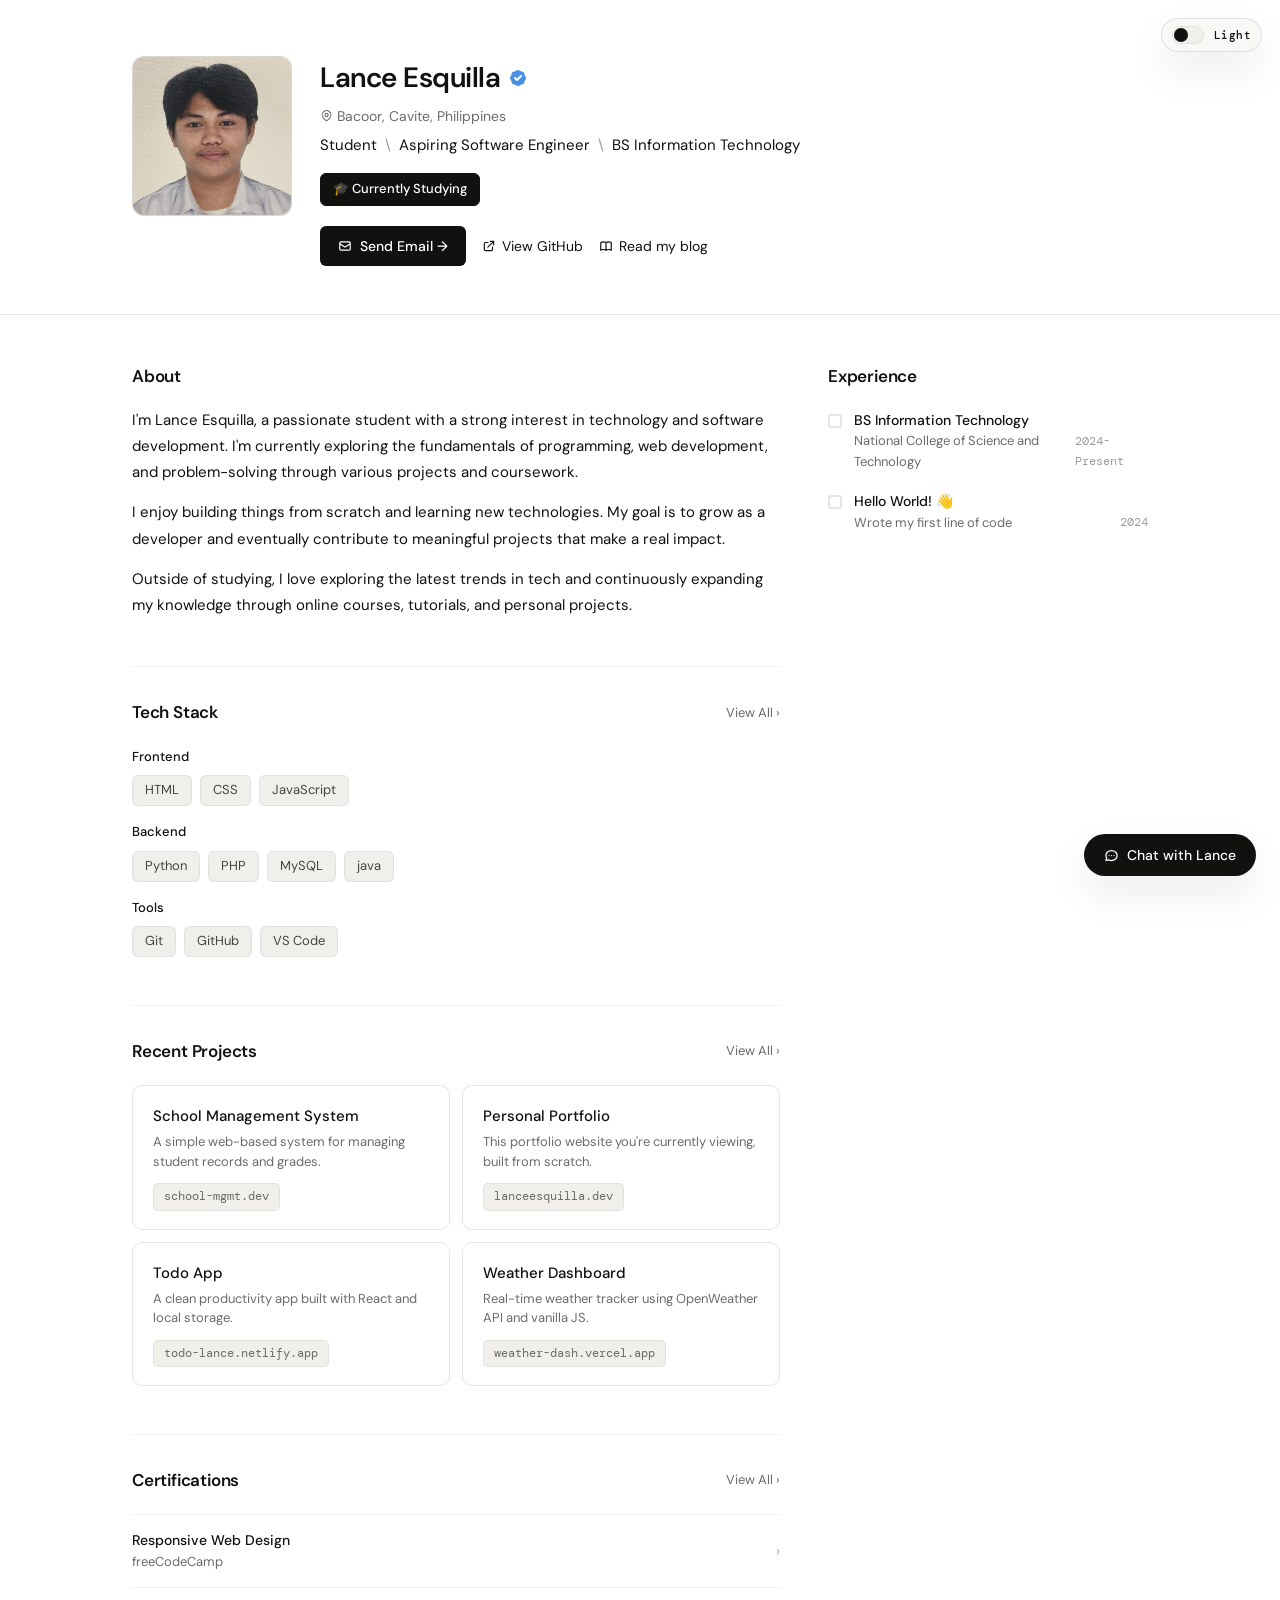
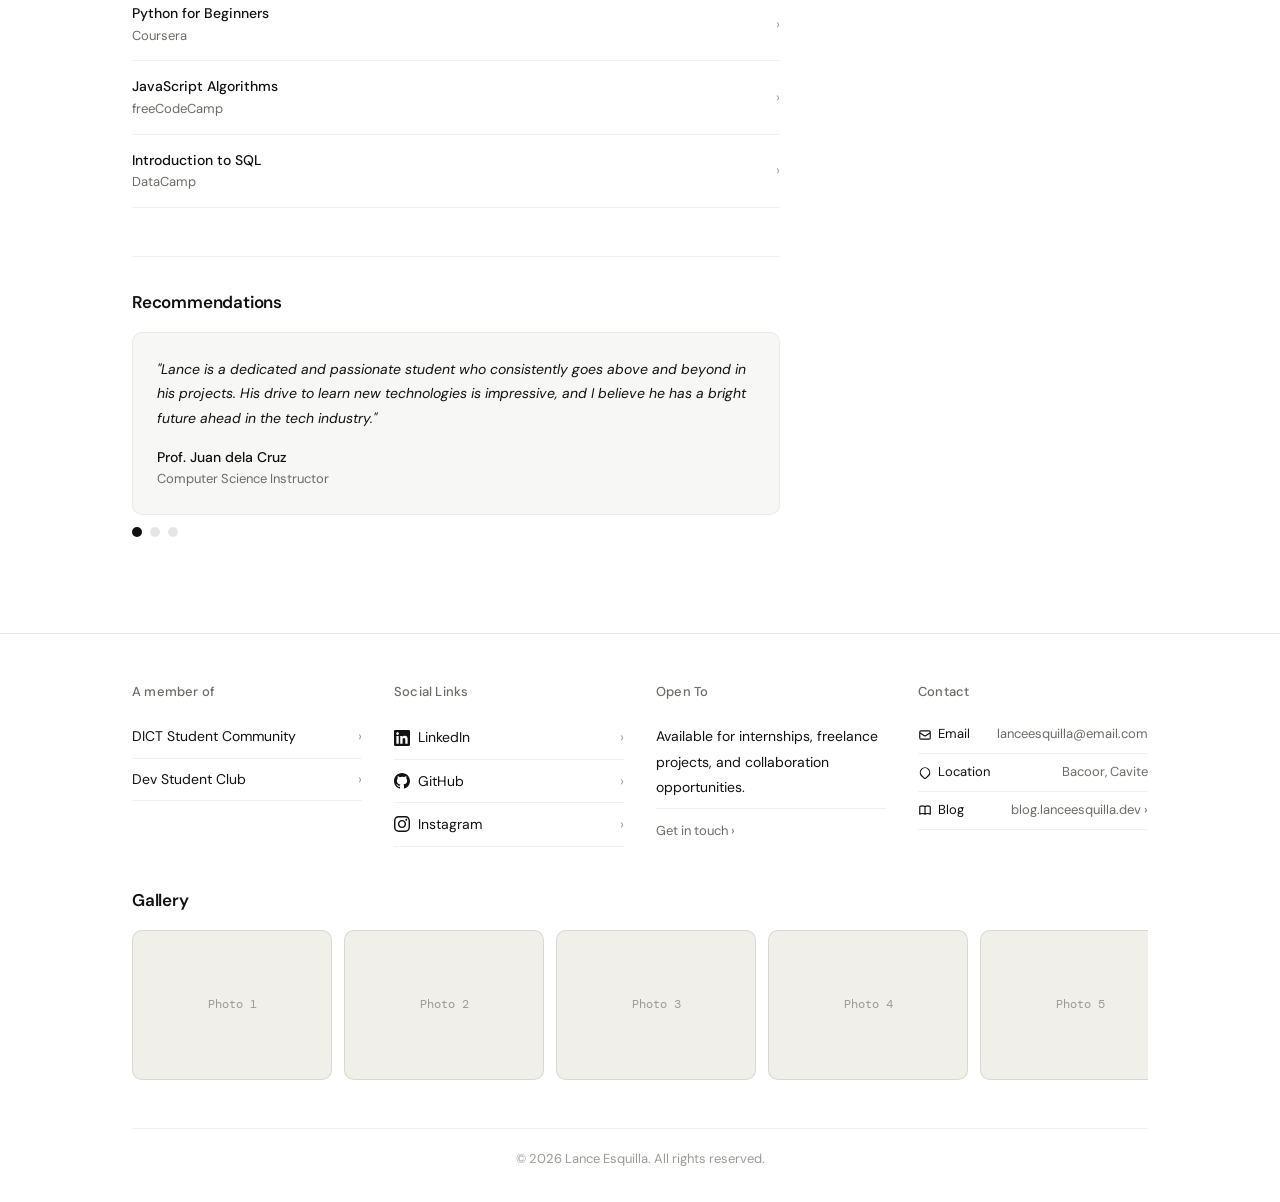
==== index.html @ 85e6c607 "Initial commit: Portfolio website" ====
<!doctype html>
<html lang="en">
  <head>
    <meta charset="UTF-8" />
    <meta name="viewport" content="width=device-width, initial-scale=1.0" />
    <title>Lance Esquilla - Student</title>
    <link rel="preconnect" href="https://fonts.googleapis.com" />
    <link
      href="https://fonts.googleapis.com/css2?family=DM+Sans:ital,opsz,wght@0,9..40,300;0,9..40,400;0,9..40,500;0,9..40,600;1,9..40,400&family=DM+Mono:wght@400;500&display=swap"
      rel="stylesheet"
    />
    <link rel="stylesheet" href="style.css" />
    <script src="theme.js"></script>
  </head>
  <body>
    <button
      class="theme-toggle"
      type="button"
      data-theme-toggle
      aria-pressed="false"
      aria-label="Switch theme"
    >
      <span class="theme-toggle-track" aria-hidden="true">
        <span class="theme-toggle-thumb"></span>
      </span>
      <span class="theme-toggle-label" data-theme-label>Light</span>
    </button>
    <!-- HERO -->
    <section class="hero">
      <div class="container">
        <div class="hero-inner">
          <div class="avatar-wrap">
        <img id="profileImg" src="img/img-1.jpeg" style="width:100%;height:100%;object-fit:cover;" />
        <span class="avatar-placeholder"></span>
      </div>
          <div class="hero-info">
            <div class="hero-top">
              <div class="hero-name">
                Lance Esquilla
                <svg class="verified" viewBox="0 0 20 20" fill="#4a90e2">
                  <path
                    fill-rule="evenodd"
                    d="M6.267 3.455a3.066 3.066 0 001.745-.723 3.066 3.066 0 013.976 0 3.066 3.066 0 001.745.723 3.066 3.066 0 012.812 2.812c.051.643.304 1.254.723 1.745a3.066 3.066 0 010 3.976 3.066 3.066 0 00-.723 1.745 3.066 3.066 0 01-2.812 2.812 3.066 3.066 0 00-1.745.723 3.066 3.066 0 01-3.976 0 3.066 3.066 0 00-1.745-.723 3.066 3.066 0 01-2.812-2.812 3.066 3.066 0 00-.723-1.745 3.066 3.066 0 010-3.976 3.066 3.066 0 00.723-1.745 3.066 3.066 0 012.812-2.812zm7.44 5.252a1 1 0 00-1.414-1.414L9 10.586 7.707 9.293a1 1 0 00-1.414 1.414l2 2a1 1 0 001.414 0l4-4z"
                    clip-rule="evenodd"
                  />
                </svg>
              </div>
            </div>
            <div class="hero-location">
              <svg
                width="13"
                height="13"
                fill="none"
                stroke="currentColor"
                stroke-width="2"
                viewBox="0 0 24 24"
              >
                <path
                  stroke-linecap="round"
                  stroke-linejoin="round"
                  d="M17.657 16.657L13.414 20.9a1.998 1.998 0 01-2.827 0l-4.244-4.243a8 8 0 1111.314 0z"
                />
                <path
                  stroke-linecap="round"
                  stroke-linejoin="round"
                  d="M15 11a3 3 0 11-6 0 3 3 0 016 0z"
                />
              </svg>
              Bacoor, Cavite, Philippines
            </div>
            <div class="hero-title">
              Student <span class="title-sep">\</span> Aspiring Software
              Engineer <span class="title-sep">\</span> BS Information
              Technology
            </div>
            <div class="badge-row">
              <div class="badge badge-accent">🎓 Currently Studying</div>
            </div>
            <div class="hero-actions">
              <a href="mailto:lanceesquilla@gmail.com" class="btn-primary">
                <svg
                  width="14"
                  height="14"
                  fill="none"
                  stroke="currentColor"
                  stroke-width="2"
                  viewBox="0 0 24 24"
                >
                  <path
                    stroke-linecap="round"
                    stroke-linejoin="round"
                    d="M3 8l7.89 5.26a2 2 0 002.22 0L21 8M5 19h14a2 2 0 002-2V7a2 2 0 00-2-2H5a2 2 0 00-2 2v10a2 2 0 002 2z"
                  />
                </svg>
                Send Email →
              </a>
              <a href="https://github.com/AdobadoDev" class="btn-ghost">
                <svg
                  width="14"
                  height="14"
                  fill="none"
                  stroke="currentColor"
                  stroke-width="2"
                  viewBox="0 0 24 24"
                >
                  <path
                    stroke-linecap="round"
                    stroke-linejoin="round"
                    d="M10 6H6a2 2 0 00-2 2v10a2 2 0 002 2h10a2 2 0 002-2v-4M14 4h6m0 0v6m0-6L10 14"
                  />
                </svg>
                View GitHub
              </a>
              <a href="#" class="btn-ghost">
                <svg
                  width="14"
                  height="14"
                  fill="none"
                  stroke="currentColor"
                  stroke-width="2"
                  viewBox="0 0 24 24"
                >
                  <path
                    stroke-linecap="round"
                    stroke-linejoin="round"
                    d="M12 6.253v13m0-13C10.832 5.477 9.246 5 7.5 5S4.168 5.477 3 6.253v13C4.168 18.477 5.754 18 7.5 18s3.332.477 4.5 1.253m0-13C13.168 5.477 14.754 5 16.5 5c1.747 0 3.332.477 4.5 1.253v13C19.832 18.477 18.247 18 16.5 18c-1.746 0-3.332.477-4.5 1.253"
                  />
                </svg>
                Read my blog
              </a>
            </div>
          </div>
        </div>
      </div>
    </section>

    <!-- MAIN CONTENT -->
    <div class="container">
      <div class="main-grid">
        <!-- LEFT COLUMN -->
        <div>
          <!-- ABOUT -->
          <div class="section" id="tech-stack">
            <h2 class="section-title" style="margin-bottom: 16px">About</h2>
            <div class="about-text">
              <p>
                I'm Lance Esquilla, a passionate student with a strong interest
                in technology and software development. I'm currently exploring
                the fundamentals of programming, web development, and
                problem-solving through various projects and coursework.
              </p>
              <p>
                I enjoy building things from scratch and learning new
                technologies. My goal is to grow as a developer and eventually
                contribute to meaningful projects that make a real impact.
              </p>
              <p>
                Outside of studying, I love exploring the latest trends in tech
                and continuously expanding my knowledge through online courses,
                tutorials, and personal projects.
              </p>
            </div>
          </div>

          <hr class="section-divider" />

          <!-- TECH STACK -->
          <div class="section">
            <div class="section-header">
              <h2 class="section-title">Tech Stack</h2>
              <a href="tech-stack.html" class="view-all">View All ›</a>
            </div>
            <div class="tech-category">
              <div class="tech-cat-label">Frontend</div>
              <div class="tag-row">
                <span class="tag">HTML</span>
                <span class="tag">CSS</span>
                <span class="tag">JavaScript</span>
              </div>
            </div>
            <div class="tech-category" style="margin-top: 16px">
              <div class="tech-cat-label">Backend</div>
              <div class="tag-row">
                <span class="tag">Python</span>
                <span class="tag">PHP</span>
                <span class="tag">MySQL</span>
                <span class="tag">java</span>
              </div>
            </div>
            <div class="tech-category" style="margin-top: 16px">
              <div class="tech-cat-label">Tools</div>
              <div class="tag-row">
                <span class="tag">Git</span>
                <span class="tag">GitHub</span>
                <span class="tag">VS Code</span>
              </div>
            </div>
          </div>

          <hr class="section-divider" />

          <!-- PROJECTS -->
          <div class="section" id="projects">
            <div class="section-header">
              <h2 class="section-title">Recent Projects</h2>
              <a href="projects.html" class="view-all">View All ›</a>
            </div>
            <div class="projects-grid">
              <div class="project-card">
                <div class="project-name">School Management System</div>
                <div class="project-desc">
                  A simple web-based system for managing student records and
                  grades.
                </div>
                <span class="project-link">school-mgmt.dev</span>
              </div>
              <div class="project-card">
                <div class="project-name">Personal Portfolio</div>
                <div class="project-desc">
                  This portfolio website you're currently viewing, built from
                  scratch.
                </div>
                <span class="project-link">lanceesquilla.dev</span>
              </div>
              <div class="project-card">
                <div class="project-name">Todo App</div>
                <div class="project-desc">
                  A clean productivity app built with React and local storage.
                </div>
                <span class="project-link">todo-lance.netlify.app</span>
              </div>
              <div class="project-card">
                <div class="project-name">Weather Dashboard</div>
                <div class="project-desc">
                  Real-time weather tracker using OpenWeather API and vanilla
                  JS.
                </div>
                <span class="project-link">weather-dash.vercel.app</span>
              </div>
            </div>
          </div>

          <hr class="section-divider" />

          <!-- CERTIFICATIONS -->
          <div class="section" id="certifications">
            <div class="section-header">
              <h2 class="section-title">Certifications</h2>
              <a href="certifications.html" class="view-all">View All ›</a>
            </div>
            <ul class="cert-list">
              <li class="cert-item">
                <div>
                  <div class="cert-name">Responsive Web Design</div>
                  <div class="cert-issuer">freeCodeCamp</div>
                </div>
                <span class="cert-arrow">›</span>
              </li>
              <li class="cert-item">
                <div>
                  <div class="cert-name">Python for Beginners</div>
                  <div class="cert-issuer">Coursera</div>
                </div>
                <span class="cert-arrow">›</span>
              </li>
              <li class="cert-item">
                <div>
                  <div class="cert-name">JavaScript Algorithms</div>
                  <div class="cert-issuer">freeCodeCamp</div>
                </div>
                <span class="cert-arrow">›</span>
              </li>
              <li class="cert-item">
                <div>
                  <div class="cert-name">Introduction to SQL</div>
                  <div class="cert-issuer">DataCamp</div>
                </div>
                <span class="cert-arrow">›</span>
              </li>
            </ul>
          </div>

          <hr class="section-divider" />

          <!-- RECOMMENDATIONS -->
          <div class="section">
            <h2 class="section-title" style="margin-bottom: 16px">
              Recommendations
            </h2>
            <div class="rec-box">
              <div class="rec-quote">
                "Lance is a dedicated and passionate student who consistently
                goes above and beyond in his projects. His drive to learn new
                technologies is impressive, and I believe he has a bright future
                ahead in the tech industry."
              </div>
              <div class="rec-name">Prof. Juan dela Cruz</div>
              <div class="rec-role">Computer Science Instructor</div>
            </div>
            <div style="display: flex; gap: 8px; margin-top: 12px">
              <div
                style="
                  width: 10px;
                  height: 10px;
                  border-radius: 50%;
                  background: var(--accent);
                "
              ></div>
              <div
                style="
                  width: 10px;
                  height: 10px;
                  border-radius: 50%;
                  background: var(--border);
                "
              ></div>
              <div
                style="
                  width: 10px;
                  height: 10px;
                  border-radius: 50%;
                  background: var(--border);
                "
              ></div>
            </div>
          </div>
        </div>

        <!-- RIGHT COLUMN (SIDEBAR) -->
        <div>
          <!-- EXPERIENCE -->
          <div>
            <div class="experience-title">Experience</div>
            <ul class="exp-list">
              <li class="exp-item">
                <div class="exp-dot"></div>
                <div class="exp-body">
                  <div class="exp-role">BS Information Technology</div>
                  <div class="exp-meta">
                    <span class="exp-org"
                      >National College of Science and Technology</span
                    >
                    <span class="exp-year">2024-Present</span>
                  </div>
                </div>
              </li>
              <li class="exp-item">
                <div class="exp-dot"></div>
                <div class="exp-body">
                  <div class="exp-role">Hello World! 👋</div>
                  <div class="exp-meta">
                    <span class="exp-org">Wrote my first line of code</span>
                    <span class="exp-year">2024</span>
                  </div>
                </div>
              </li>
            </ul>
          </div>
        </div>
      </div>
    </div>

    <!-- FOOTER -->
    <div class="footer-section">
      <div class="container">
        <div class="footer-grid">
          <div>
            <div class="footer-col-title">A member of</div>
            <div style="font-size: 14px; color: var(--text); line-height: 1.8">
              <div
                style="
                  padding: 8px 0;
                  border-bottom: 1px solid var(--border2);
                  display: flex;
                  justify-content: space-between;
                "
              >
                DICT Student Community
                <span style="color: var(--text3)">›</span>
              </div>
              <div
                style="
                  padding: 8px 0;
                  border-bottom: 1px solid var(--border2);
                  display: flex;
                  justify-content: space-between;
                "
              >
                Dev Student Club
                <span style="color: var(--text3)">›</span>
              </div>
            </div>
          </div>
          <div>
            <div class="footer-col-title">Social Links</div>
            <div class="footer-link">
              <div class="footer-link-left">
                <svg
                  style="width: 16px; height: 16px; margin-right: 8px"
                  viewBox="0 0 24 24"
                  fill="currentColor"
                >
                  <path
                    d="M20.447 20.452h-3.554v-5.569c0-1.328-.027-3.037-1.852-3.037-1.853 0-2.136 1.445-2.136 2.939v5.667H9.351V9h3.414v1.561h.046c.477-.9 1.637-1.85 3.37-1.85 3.601 0 4.267 2.37 4.267 5.455v6.286zM5.337 7.433a2.062 2.062 0 01-2.063-2.065 2.064 2.064 0 112.063 2.065zm1.782 13.019H3.555V9h3.564v11.452zM22.225 0H1.771C.792 0 0 .774 0 1.729v20.542C0 23.227.792 24 1.771 24h20.451C23.2 24 24 23.227 24 22.271V1.729C24 .774 23.2 0 22.222 0h.003z"
                  />
                </svg>
                LinkedIn
              </div>
              <span style="color: var(--text3)">›</span>
            </div>
            <div class="footer-link">
              <div class="footer-link-left">
                <svg
                  style="width: 16px; height: 16px; margin-right: 8px"
                  viewBox="0 0 24 24"
                  fill="currentColor"
                >
                  <path
                    d="M12 0C5.374 0 0 5.373 0 12c0 5.302 3.438 9.8 8.207 11.387.599.111.793-.261.793-.577v-2.234c-3.338.726-4.033-1.416-4.033-1.416-.546-1.387-1.333-1.756-1.333-1.756-1.089-.745.083-.729.083-.729 1.205.084 1.839 1.237 1.839 1.237 1.07 1.834 2.807 1.304 3.492.997.107-.775.418-1.305.762-1.604-2.665-.305-5.467-1.334-5.467-5.931 0-1.311.469-2.381 1.236-3.221-.124-.303-.535-1.524.117-3.176 0 0 1.008-.322 3.301 1.23A11.509 11.509 0 0112 5.803c1.02.005 2.047.138 3.006.404 2.291-1.552 3.297-1.23 3.297-1.23.653 1.653.242 2.874.118 3.176.77.84 1.235 1.911 1.235 3.221 0 4.609-2.807 5.624-5.479 5.921.43.372.823 1.102.823 2.222v3.293c0 .319.192.694.801.576C20.566 21.797 24 17.3 24 12c0-6.627-5.373-12-12-12z"
                  />
                </svg>
                GitHub
              </div>
              <span style="color: var(--text3)">›</span>
            </div>
            <div class="footer-link">
              <div class="footer-link-left">
                <svg
                  style="width: 16px; height: 16px; margin-right: 8px"
                  viewBox="0 0 24 24"
                  fill="currentColor"
                >
                  <path
                    d="M12 2.163c3.204 0 3.584.012 4.85.07 3.252.148 4.771 1.691 4.919 4.919.058 1.265.069 1.645.069 4.849 0 3.205-.012 3.584-.069 4.849-.149 3.225-1.664 4.771-4.919 4.919-1.266.058-1.644.07-4.85.07-3.204 0-3.584-.012-4.849-.07-3.26-.149-4.771-1.699-4.919-4.92-.058-1.265-.07-1.644-.07-4.849 0-3.204.013-3.583.07-4.849.149-3.227 1.664-4.771 4.919-4.919 1.266-.057 1.645-.069 4.849-.069zm0-2.163c-3.259 0-3.667.014-4.947.072-4.358.2-6.78 2.618-6.98 6.98-.059 1.281-.073 1.689-.073 4.948 0 3.259.014 3.668.072 4.948.2 4.358 2.618 6.78 6.98 6.98 1.281.058 1.689.072 4.948.072 3.259 0 3.668-.014 4.948-.072 4.354-.2 6.782-2.618 6.979-6.98.059-1.28.073-1.689.073-4.948 0-3.259-.014-3.667-.072-4.947-.196-4.354-2.617-6.78-6.979-6.98-1.281-.059-1.69-.073-4.949-.073zm0 5.838c-3.403 0-6.162 2.759-6.162 6.162s2.759 6.163 6.162 6.163 6.162-2.759 6.162-6.163c0-3.403-2.759-6.162-6.162-6.162zm0 10.162c-2.209 0-4-1.79-4-4 0-2.209 1.791-4 4-4s4 1.791 4 4c0 2.21-1.791 4-4 4zm6.406-11.845c-.796 0-1.441.645-1.441 1.44s.645 1.44 1.441 1.44c.795 0 1.439-.645 1.439-1.44s-.644-1.44-1.439-1.44z"
                  />
                </svg>
                Instagram
              </div>
              <span style="color: var(--text3)">›</span>
            </div>
          </div>
          <div>
            <div class="footer-col-title">Open To</div>
            <div style="font-size: 14px; color: var(--text); line-height: 1.8">
              <div
                style="padding: 8px 0; border-bottom: 1px solid var(--border2)"
              >
                Available for internships, freelance projects, and collaboration
                opportunities.
              </div>
              <a
                href="mailto:lanceesquilla@email.com"
                style="
                  display: inline-flex;
                  align-items: center;
                  gap: 4px;
                  margin-top: 10px;
                  font-size: 13px;
                  color: var(--text2);
                "
              >
                Get in touch ›
              </a>
            </div>
          </div>
          <div>
            <div class="footer-col-title">Contact</div>
            <div class="footer-contact-val-row">
              <span
                style="
                  display: flex;
                  align-items: center;
                  gap: 6px;
                  font-size: 13px;
                "
              >
                <svg
                  width="14"
                  height="14"
                  fill="none"
                  stroke="currentColor"
                  stroke-width="2"
                  viewBox="0 0 24 24"
                >
                  <path
                    stroke-linecap="round"
                    stroke-linejoin="round"
                    d="M3 8l7.89 5.26a2 2 0 002.22 0L21 8M5 19h14a2 2 0 002-2V7a2 2 0 00-2-2H5a2 2 0 00-2 2v10a2 2 0 002 2z"
                  />
                </svg>
                Email
              </span>
              <span style="font-size: 13px; color: var(--text2)"
                >lanceesquilla@email.com</span
              >
            </div>
            <div class="footer-contact-val-row">
              <span
                style="
                  display: flex;
                  align-items: center;
                  gap: 6px;
                  font-size: 13px;
                "
              >
                <svg
                  width="14"
                  height="14"
                  fill="none"
                  stroke="currentColor"
                  stroke-width="2"
                  viewBox="0 0 24 24"
                >
                  <path
                    stroke-linecap="round"
                    stroke-linejoin="round"
                    d="M17.657 16.657L13.414 20.9a1.998 1.998 0 01-2.827 0l-4.244-4.243a8 8 0 1111.314 0z"
                  />
                </svg>
                Location
              </span>
              <span style="font-size: 13px; color: var(--text2)"
                >Bacoor, Cavite</span
              >
            </div>
            <div class="footer-contact-val-row">
              <span
                style="
                  display: flex;
                  align-items: center;
                  gap: 6px;
                  font-size: 13px;
                "
              >
                <svg
                  width="14"
                  height="14"
                  fill="none"
                  stroke="currentColor"
                  stroke-width="2"
                  viewBox="0 0 24 24"
                >
                  <path
                    stroke-linecap="round"
                    stroke-linejoin="round"
                    d="M12 6.253v13m0-13C10.832 5.477 9.246 5 7.5 5S4.168 5.477 3 6.253v13C4.168 18.477 5.754 18 7.5 18s3.332.477 4.5 1.253m0-13C13.168 5.477 14.754 5 16.5 5c1.747 0 3.332.477 4.5 1.253v13C19.832 18.477 18.247 18 16.5 18c-1.746 0-3.332.477-4.5 1.253"
                  />
                </svg>
                Blog
              </span>
              <span style="font-size: 13px; color: var(--text2)"
                >blog.lanceesquilla.dev ›</span
              >
            </div>
          </div>
        </div>

        <!-- GALLERY -->
        <div style="margin-bottom: 40px">
          <div class="section-title" style="margin-bottom: 16px">Gallery</div>
          <div class="gallery-grid">
            <div class="gallery-img">Photo 1</div>
            <div class="gallery-img">Photo 2</div>
            <div class="gallery-img">Photo 3</div>
            <div class="gallery-img">Photo 4</div>
            <div class="gallery-img">Photo 5</div>
            <div class="gallery-img">Photo 6</div>
          </div>
        </div>

        <div class="footer-bottom">
          © 2026 Lance Esquilla. All rights reserved.
        </div>
      </div>
    </div>

    <!-- CHAT BUTTON -->
    <button class="chat-btn" onclick="toggleChat()">
      <svg
        width="15"
        height="15"
        fill="none"
        stroke="currentColor"
        stroke-width="2"
        viewBox="0 0 24 24"
      >
        <path
          stroke-linecap="round"
          stroke-linejoin="round"
          d="M8 12h.01M12 12h.01M16 12h.01M21 12c0 4.418-4.03 8-9 8a9.863 9.863 0 01-4.255-.949L3 20l1.395-3.72C3.512 15.042 3 13.574 3 12c0-4.418 4.03-8 9-8s9 3.582 9 8z"
        />
      </svg>
      Chat with Lance
    </button>

    <div class="chat-window" id="chatWindow">
      <div class="chat-header">
        <span>Chat with Lance</span>
        <button class="close-chat" onclick="toggleChat()">×</button>
      </div>
      <div class="chat-body" id="chatBody">
        <div class="chat-message bot">Hello! I'm currently 🛏️ asleep, but you can leave a message!</div>
      </div>
      <div class="chat-footer">
        <input type="text" id="chatInput" placeholder="Type a message..." onkeypress="handleChatKeyPress(event)" />
        <button onclick="sendChatMessage()">Send</button>
      </div>
    </div>

    <script src="chat.js"></script>
  </body>
</html>
---- style.css ----
*,
*::before,
*::after {
  box-sizing: border-box;
  margin: 0;
  padding: 0;
}

:root {
  --bg: #ffffff;
  --bg2: #f7f7f5;
  --bg3: #f0efea;
  --text: #111110;
  --text2: #6b6b67;
  --text3: #9b9b96;
  --border: rgba(0, 0, 0, 0.1);
  --border2: rgba(0, 0, 0, 0.06);
  --accent: #111110;
  --accent-bg: #111110;
  --accent-text: #ffffff;
  --tag-bg: #efefec;
  --tag-text: #444440;
  --surface-strong: #1a1a18;
  --surface-strong-muted: rgba(255, 255, 255, 0.4);
  --surface-strong-soft: rgba(255, 255, 255, 0.35);
  --surface-pattern: rgba(255, 255, 255, 0.01);
  --shadow-soft: 0 18px 40px rgba(17, 17, 16, 0.08);
  --radius: 10px;
  --radius-sm: 6px;
  --font: "DM Sans", sans-serif;
  --mono: "DM Mono", monospace;
}

:root[data-theme="dark"] {
  --bg: #121412;
  --bg2: #181c18;
  --bg3: #232923;
  --text: #f3f4ef;
  --text2: #b2b8ae;
  --text3: #7f877d;
  --border: rgba(235, 239, 231, 0.14);
  --border2: rgba(235, 239, 231, 0.08);
  --accent: #f3f4ef;
  --accent-bg: #eef1e7;
  --accent-text: #11140f;
  --tag-bg: #20251f;
  --tag-text: #d8ddd2;
  --surface-strong: #eef1e7;
  --surface-strong-muted: rgba(17, 20, 15, 0.56);
  --surface-strong-soft: rgba(17, 20, 15, 0.42);
  --surface-pattern: rgba(17, 20, 15, 0.04);
  --shadow-soft: 0 24px 60px rgba(0, 0, 0, 0.28);
}

body {
  font-family: var(--font);
  background: var(--bg);
  color: var(--text);
  font-size: 15px;
  line-height: 1.6;
  -webkit-font-smoothing: antialiased;
  transition:
    background-color 0.25s ease,
    color 0.25s ease;
}

a {
  color: inherit;
  text-decoration: none;
}

/* ── LAYOUT ── */
.container {
  max-width: 1080px;
  margin: 0 auto;
  padding: 0 32px;
}
.page-narrow {
  max-width: 760px;
}

/* ── PAGE ── */
.page-header {
  padding: 28px 0 18px;
  display: flex;
  align-items: flex-start;
  justify-content: space-between;
  gap: 16px;
}
.page-header-main {
  flex: 1;
  text-align: center;
}
.back-link {
  display: inline-flex;
  align-items: center;
  gap: 6px;
  font-size: 13px;
  color: var(--text2);
  margin-bottom: 6px;
}
.back-link:hover {
  color: var(--text);
}
.page-title {
  font-size: 20px;
  font-weight: 600;
  letter-spacing: -0.2px;
}
.theme-toggle {
  position: absolute;
  top: 18px;
  right: 18px;
  z-index: 10;
  display: inline-flex;
  align-items: center;
  gap: 10px;
  min-width: 98px;
  justify-content: center;
  border: 1px solid var(--border);
  border-radius: 999px;
  background: color-mix(in srgb, var(--bg2) 82%, transparent);
  color: var(--text);
  padding: 7px 10px;
  font: 500 12px var(--font);
  cursor: pointer;
  box-shadow: var(--shadow-soft);
  backdrop-filter: blur(14px);
  transition:
    background-color 0.2s ease,
    color 0.2s ease,
    border-color 0.2s ease,
    transform 0.2s ease;
}
.theme-toggle:hover {
  transform: translateY(-1px);
}
.theme-toggle-track {
  position: relative;
  width: 32px;
  height: 18px;
  border-radius: 999px;
  background: var(--bg3);
  border: 1px solid var(--border2);
}
.theme-toggle-thumb {
  position: absolute;
  top: 1px;
  left: 1px;
  width: 14px;
  height: 14px;
  border-radius: 50%;
  background: var(--accent-bg);
  transition:
    transform 0.2s ease,
    background-color 0.2s ease;
}
:root[data-theme="dark"] .theme-toggle-thumb {
  transform: translateX(14px);
}
.theme-toggle-label {
  font-family: var(--mono);
  font-size: 11px;
  letter-spacing: 0.4px;
}
.page-footer {
  border-top: 1px solid var(--border2);
  padding: 20px 0 36px;
  margin-top: 24px;
  font-size: 13px;
  color: var(--text3);
  text-align: center;
}

/* ── HERO ── */
.hero {
  padding: 56px 0 48px;
  border-bottom: 1px solid var(--border);
}
.hero-inner {
  display: flex;
  align-items: flex-start;
  gap: 28px;
}
.avatar-wrap {
  position: relative;
  flex-shrink: 0;
  width: 160px;
  height: 160px;
  border-radius: 12px;
  background: var(--bg3);
  overflow: hidden;
  display: flex;
  align-items: center;
  justify-content: center;
  border: 1px solid var(--border);
}
.avatar-placeholder {
  font-size: 48px;
  font-weight: 600;
  color: var(--text2);
  letter-spacing: -1px;
  font-family: var(--mono);
}

.avatar-overlay {
  position: absolute;
  top: 0;
  left: 0;
  width: 100%;
  height: 100%;
  background: rgba(0, 0, 0, 0.6);
  color: #fff;
  display: flex;
  flex-direction: column;
  align-items: center;
  justify-content: center;
  opacity: 0;
  transition: opacity 0.3s ease;
  backdrop-filter: blur(2px);
  z-index: 10;
}

.avatar-wrap:hover .avatar-overlay {
  opacity: 1;
}

.avatar-overlay-text {
  font-size: 14px;
  font-weight: 500;
  margin-top: 8px;
}

.hero-info {
  flex: 1;
}
.hero-top {
  display: flex;
  align-items: flex-start;
  justify-content: space-between;
  flex-wrap: wrap;
  gap: 12px;
  margin-bottom: 4px;
}
.hero-name {
  font-size: 28px;
  font-weight: 600;
  letter-spacing: -0.5px;
  display: flex;
  align-items: center;
  gap: 8px;
}
.verified {
  width: 20px;
  height: 20px;
  color: #4a90e2;
}
.hero-location {
  font-size: 14px;
  color: var(--text2);
  margin-bottom: 6px;
  display: flex;
  align-items: center;
  gap: 4px;
}
.hero-title {
  font-size: 15px;
  color: var(--text);
  margin-bottom: 16px;
  font-weight: 400;
}
.title-sep {
  color: var(--text3);
  margin: 0 4px;
}
.badge-row {
  display: flex;
  gap: 10px;
  flex-wrap: wrap;
  margin-bottom: 20px;
}
.badge {
  display: inline-flex;
  align-items: center;
  gap: 6px;
  background: var(--bg2);
  border: 1px solid var(--border);
  border-radius: var(--radius-sm);
  padding: 5px 12px;
  font-size: 13px;
  font-weight: 500;
  color: var(--text);
}
.badge-accent {
  background: var(--accent-bg);
  color: var(--accent-text);
  border-color: var(--accent-bg);
}
.hero-actions {
  display: flex;
  align-items: center;
  gap: 16px;
  flex-wrap: wrap;
}
.btn-primary {
  display: inline-flex;
  align-items: center;
  gap: 8px;
  background: var(--accent-bg);
  color: var(--accent-text);
  border: none;
  border-radius: var(--radius-sm);
  padding: 9px 18px;
  font-size: 14px;
  font-weight: 500;
  cursor: pointer;
  font-family: var(--font);
  transition: opacity 0.15s;
}
.btn-primary:hover {
  opacity: 0.85;
}
.btn-ghost {
  display: inline-flex;
  align-items: center;
  gap: 6px;
  color: var(--text);
  font-size: 14px;
  font-weight: 400;
  cursor: pointer;
}
.btn-ghost:hover {
  color: var(--text2);
}

/* ── MAIN GRID ── */
.main-grid {
  display: grid;
  grid-template-columns: 1fr 320px;
  gap: 48px;
  padding: 48px 0;
  align-items: start;
}

/* ── SECTION ── */
.section {
  margin-bottom: 48px;
}
.section-header {
  display: flex;
  align-items: center;
  justify-content: space-between;
  margin-bottom: 20px;
}
.section-title {
  font-size: 17px;
  font-weight: 600;
  letter-spacing: -0.2px;
}
.view-all {
  font-size: 13px;
  color: var(--text2);
  display: flex;
  align-items: center;
  gap: 4px;
  font-weight: 400;
}
.view-all:hover {
  color: var(--text);
}
.section-divider {
  border: none;
  border-top: 1px solid var(--border2);
  margin: 32px 0;
}

/* ── ABOUT ── */
.about-text p {
  font-size: 15px;
  color: var(--text);
  line-height: 1.75;
  margin-bottom: 14px;
}
.about-text p:last-child {
  margin-bottom: 0;
}

/* ── STUDENT CARD ── */
.student-card {
  background: var(--surface-strong);
  border-radius: 14px;
  padding: 28px;
  color: var(--accent-text);
  font-family: var(--mono);
  position: relative;
  overflow: hidden;
  min-height: 220px;
  margin-bottom: 14px;
  box-shadow: var(--shadow-soft);
}
.card-icon {
  font-size: 22px;
  margin-bottom: 20px;
  opacity: 0.9;
}
.card-label {
  font-size: 11px;
  letter-spacing: 1.5px;
  text-transform: uppercase;
  color: var(--surface-strong-muted);
  margin-bottom: 4px;
  font-family: var(--mono);
}
.card-title {
  font-size: 16px;
  font-weight: 500;
  color: var(--accent-text);
  letter-spacing: 0.5px;
  margin-bottom: 24px;
}
.card-sublabel {
  font-size: 10px;
  letter-spacing: 1.5px;
  text-transform: uppercase;
  color: var(--surface-strong-soft);
  margin-bottom: 4px;
}
.card-name {
  font-size: 20px;
  font-weight: 500;
  letter-spacing: 1px;
  color: var(--accent-text);
  margin-bottom: 24px;
}
.card-role {
  font-size: 10px;
  letter-spacing: 1.5px;
  text-transform: uppercase;
  color: var(--surface-strong-muted);
}
.card-noise {
  position: absolute;
  top: 0;
  right: 0;
  bottom: 0;
  left: 0;
  background: repeating-linear-gradient(
    45deg,
    transparent,
    transparent 2px,
    var(--surface-pattern) 2px,
    var(--surface-pattern) 4px
  );
  pointer-events: none;
}

/* ── TECH STACK ── */
.tech-category {
  margin-bottom: 16px;
}
.tech-cat-label {
  font-size: 13px;
  font-weight: 500;
  color: var(--text);
  margin-bottom: 8px;
}
.tag-row {
  display: flex;
  flex-wrap: wrap;
  gap: 8px;
}
.tag {
  display: inline-flex;
  align-items: center;
  background: var(--tag-bg);
  color: var(--tag-text);
  border: 1px solid var(--border2);
  border-radius: var(--radius-sm);
  padding: 4px 12px;
  font-size: 13px;
  font-weight: 400;
  white-space: nowrap;
}

/* ── PROJECTS ── */
.projects-grid {
  display: grid;
  grid-template-columns: 1fr 1fr;
  gap: 12px;
}
.project-card {
  border: 1px solid var(--border);
  border-radius: var(--radius);
  padding: 18px 20px;
  background: var(--bg);
  transition:
    background-color 0.15s ease,
    border-color 0.15s ease,
    transform 0.15s ease;
  cursor: pointer;
}
.project-card:hover {
  background: var(--bg2);
  border-color: var(--border);
  transform: translateY(-2px);
}
.project-name {
  font-size: 15px;
  font-weight: 500;
  margin-bottom: 4px;
}
.project-desc {
  font-size: 13px;
  color: var(--text2);
  margin-bottom: 12px;
  line-height: 1.5;
}
.project-link {
  display: inline-block;
  background: var(--bg3);
  border: 1px solid var(--border2);
  border-radius: 5px;
  padding: 3px 10px;
  font-size: 12px;
  color: var(--text2);
  font-family: var(--mono);
}

/* ── EXPERIENCE (SIDEBAR) ── */
.experience-title {
  font-size: 17px;
  font-weight: 600;
  margin-bottom: 20px;
  letter-spacing: -0.2px;
}
.exp-list {
  list-style: none;
}
.exp-item {
  display: flex;
  align-items: flex-start;
  gap: 12px;
  margin-bottom: 20px;
}
.exp-dot {
  width: 14px;
  height: 14px;
  border: 2px solid var(--border);
  border-radius: 3px;
  flex-shrink: 0;
  margin-top: 3px;
  background: var(--bg);
}
.exp-dot.active {
  background: var(--accent);
  border-color: var(--accent);
}
.exp-body {
  flex: 1;
}
.exp-role {
  font-size: 14px;
  font-weight: 500;
  line-height: 1.3;
}
.exp-meta {
  display: flex;
  justify-content: space-between;
  align-items: center;
  margin-top: 2px;
}
.exp-org {
  font-size: 13px;
  color: var(--text2);
}
.exp-year {
  font-size: 12px;
  color: var(--text3);
  font-family: var(--mono);
}

/* ── CERTS ── */
.cert-list {
  list-style: none;
}
.cert-item {
  display: flex;
  align-items: center;
  justify-content: space-between;
  padding: 14px 0;
  border-bottom: 1px solid var(--border2);
}
.cert-item:first-child {
  border-top: 1px solid var(--border2);
}
.cert-name {
  font-size: 14px;
  font-weight: 500;
}
.cert-issuer {
  font-size: 13px;
  color: var(--text2);
  margin-top: 1px;
}
.cert-arrow {
  color: var(--text3);
  font-size: 14px;
}

/* ── RECOMMENDATIONS ── */
.rec-box {
  background: var(--bg2);
  border-radius: var(--radius);
  padding: 24px;
  margin-bottom: 8px;
  border: 1px solid var(--border2);
}
.rec-quote {
  font-size: 14px;
  line-height: 1.75;
  color: var(--text);
  margin-bottom: 16px;
  font-style: italic;
}
.rec-name {
  font-size: 14px;
  font-weight: 500;
}
.rec-role {
  font-size: 13px;
  color: var(--text2);
}

/* ── FOOTER ── */
.footer-section {
  border-top: 1px solid var(--border);
  padding: 48px 0 32px;
}
.footer-grid {
  display: grid;
  grid-template-columns: repeat(4, 1fr);
  gap: 32px;
  margin-bottom: 40px;
}
.footer-col-title {
  font-size: 13px;
  font-weight: 500;
  color: var(--text2);
  margin-bottom: 14px;
  letter-spacing: 0.2px;
}
.footer-link {
  display: flex;
  align-items: center;
  justify-content: space-between;
  padding: 10px 0;
  border-bottom: 1px solid var(--border2);
  font-size: 14px;
  color: var(--text);
}
.footer-link:hover {
  color: var(--text2);
}
.footer-link-icon {
  width: 18px;
  height: 18px;
  margin-right: 8px;
  opacity: 0.7;
}
.footer-link-left {
  display: flex;
  align-items: center;
}
.footer-contact-item {
  margin-bottom: 12px;
}
.footer-contact-label {
  font-size: 12px;
  color: var(--text3);
  letter-spacing: 0.5px;
  text-transform: uppercase;
  margin-bottom: 2px;
}
.footer-contact-val {
  font-size: 14px;
  color: var(--text);
  display: flex;
  align-items: center;
  justify-content: space-between;
}
.footer-contact-val-row {
  display: flex;
  align-items: center;
  justify-content: space-between;
  width: 100%;
  padding: 8px 0;
  border-bottom: 1px solid var(--border2);
  font-size: 14px;
}
.footer-bottom {
  border-top: 1px solid var(--border2);
  padding-top: 20px;
  font-size: 13px;
  color: var(--text3);
  text-align: center;
}

/* ── GALLERY ── */
.gallery-section {
  padding: 0 0 56px;
}
.gallery-grid {
  display: flex;
  gap: 12px;
  overflow-x: auto;
  padding-bottom: 8px;
  scrollbar-width: none;
}
.gallery-grid::-webkit-scrollbar {
  display: none;
}
.gallery-img {
  flex-shrink: 0;
  width: 200px;
  height: 150px;
  border-radius: var(--radius);
  background: var(--bg3);
  border: 1px solid var(--border);
  display: flex;
  align-items: center;
  justify-content: center;
  font-size: 12px;
  color: var(--text3);
  font-family: var(--mono);
}

/* ── CHAT BUTTON ── */
.chat-btn {
  position: fixed;
  bottom: 24px;
  right: 24px;
  background: var(--accent-bg);
  color: var(--accent-text);
  border: none;
  border-radius: 50px;
  padding: 12px 20px;
  font-size: 14px;
  font-weight: 500;
  font-family: var(--font);
  cursor: pointer;
  display: flex;
  align-items: center;
  gap: 8px;
  box-shadow: var(--shadow-soft);
  transition: opacity 0.15s;
}
.chat-btn:hover {
  opacity: 0.85;
}

/* ── CHAT WINDOW ── */
.chat-window {
  position: fixed;
  bottom: 80px;
  right: 20px;
  width: 300px;
  max-width: calc(100vw - 40px);
  background: var(--bg);
  border: 1px solid var(--border);
  border-radius: 12px;
  box-shadow: 0 8px 24px rgba(0, 0, 0, 0.1);
  display: none;
  flex-direction: column;
  overflow: hidden;
  z-index: 100;
}

.chat-header {
  background: var(--bg3);
  padding: 12px 16px;
  font-weight: 600;
  display: flex;
  justify-content: space-between;
  align-items: center;
  border-bottom: 1px solid var(--border);
}

.close-chat {
  background: transparent;
  border: none;
  color: var(--text);
  font-size: 20px;
  cursor: pointer;
  line-height: 1;
}

.chat-body {
  padding: 16px;
  height: 300px;
  overflow-y: auto;
  display: flex;
  flex-direction: column;
  gap: 12px;
}

.chat-message {
  padding: 8px 12px;
  border-radius: 12px;
  font-size: 14px;
  max-width: 85%;
  line-height: 1.4;
}

.chat-message.bot {
  background: var(--bg3);
  align-self: flex-start;
  border-bottom-left-radius: 4px;
}

.chat-message.user {
  background: var(--accent);
  color: #fff;
  align-self: flex-end;
  border-bottom-right-radius: 4px;
}

.chat-footer {
  padding: 12px;
  border-top: 1px solid var(--border);
  display: flex;
  gap: 8px;
}

.chat-footer input {
  flex: 1;
  padding: 8px 12px;
  border: 1px solid var(--border);
  border-radius: 20px;
  background: var(--bg2);
  color: var(--text);
  outline: none;
}

.chat-footer button {
  background: var(--accent);
  color: #fff;
  border: none;
  border-radius: 20px;
  padding: 0 16px;
  font-weight: 500;
  cursor: pointer;
}

/*responsive*/
@media (max-width: 768px) {
  .theme-toggle {
    top: 12px;
    right: 12px;
    min-width: 92px;
    padding: 6px 9px;
  }
  .page-header {
    flex-direction: column-reverse;
    align-items: center;
  }
  .page-header-main {
    text-align: center;
  }
  .main-grid {
    grid-template-columns: 1fr;
    gap: 32px;
  }
  .projects-grid {
    grid-template-columns: 1fr;
  }
  .footer-grid {
    grid-template-columns: 1fr 1fr;
  }
  .hero-inner {
    flex-direction: column;
  }
  .avatar-wrap {
    width: 100px;
    height: 100px;
  }
  .avatar-placeholder {
    font-size: 32px;
  }
  .container {
    padding: 0 20px;
  }
}
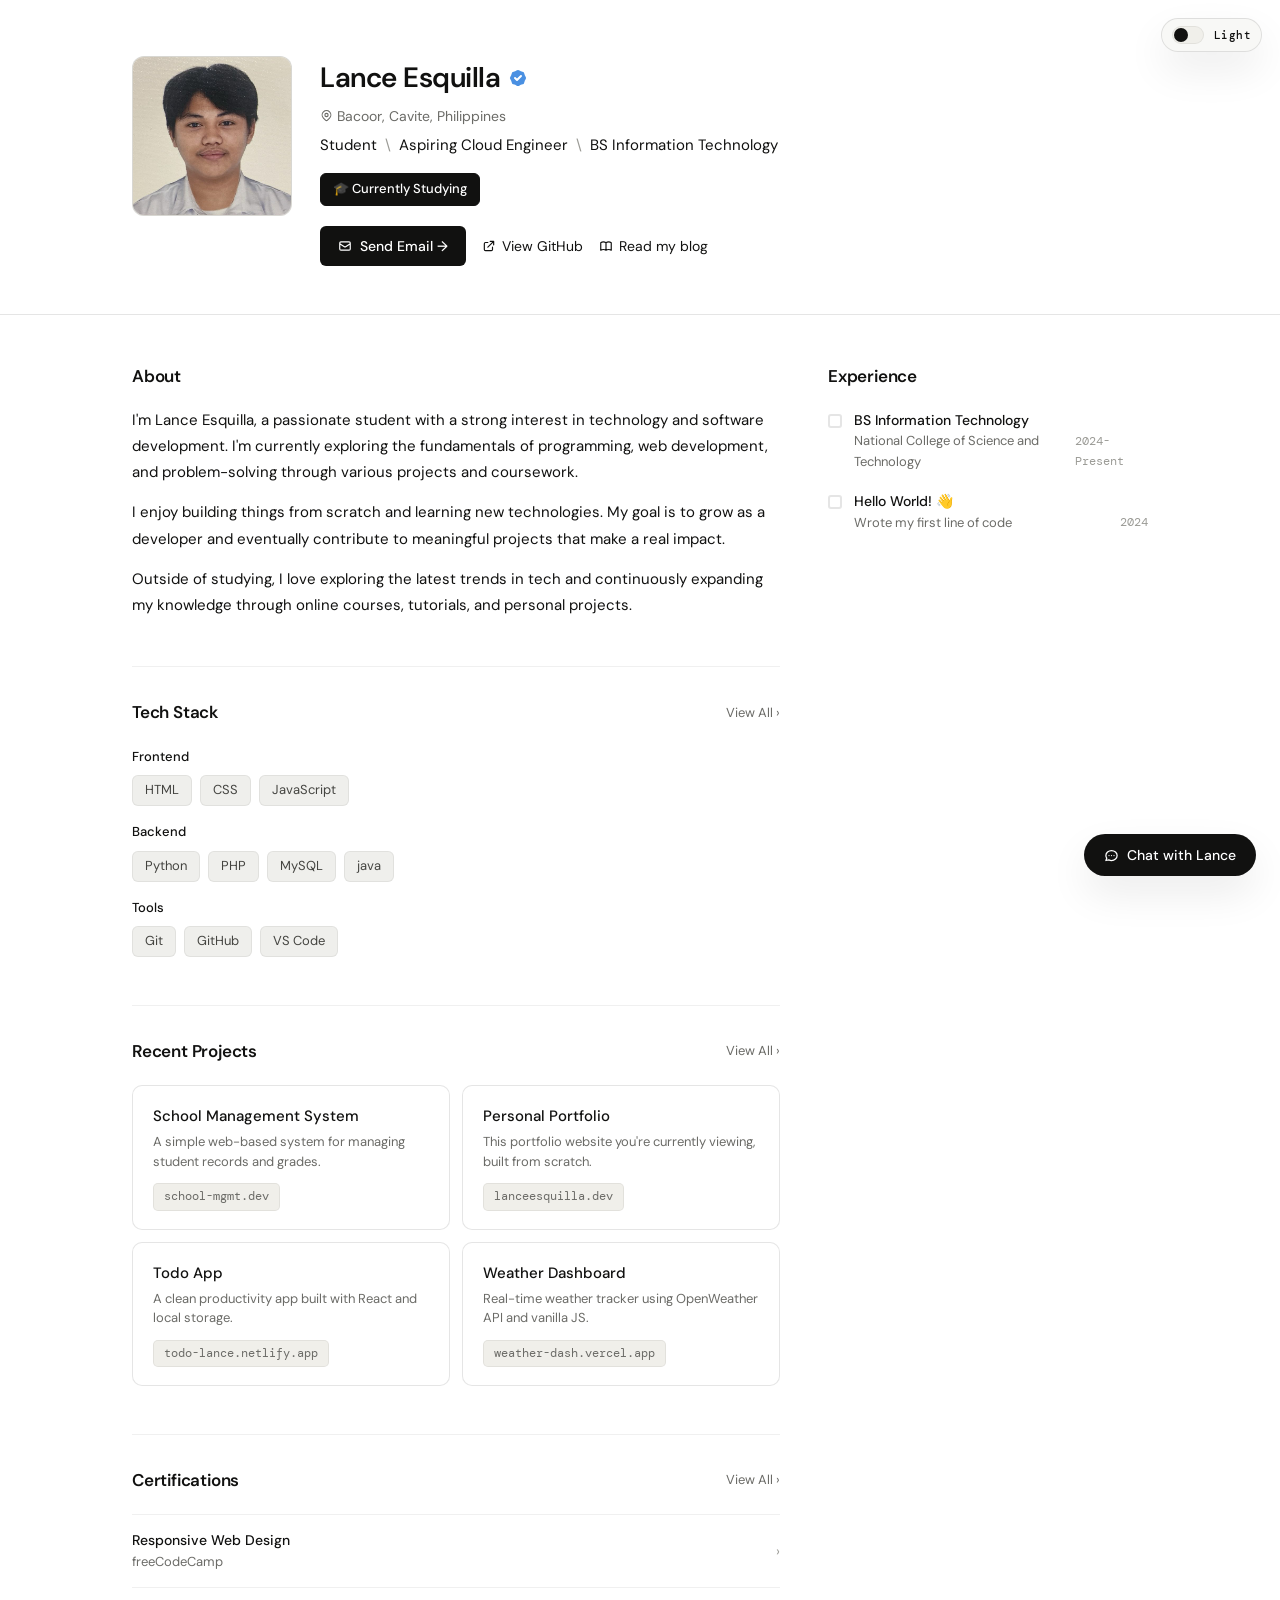
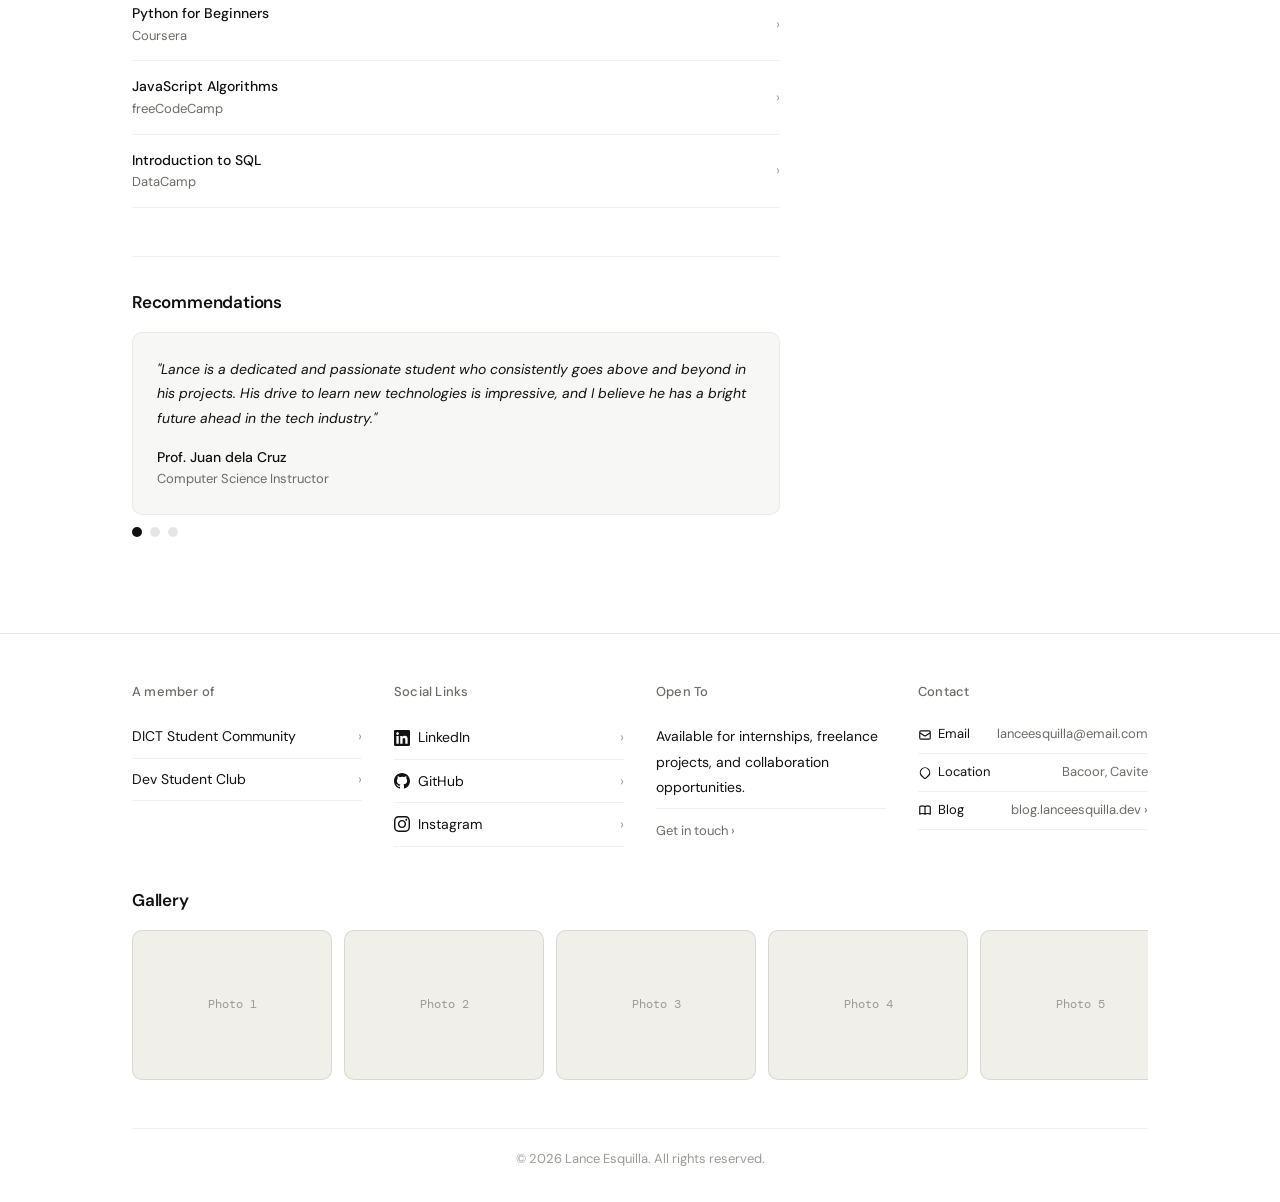
==== commit a49f87b8: "Update title to Aspiring Cloud Engineer and format HTML" ====
--- a/index.html
+++ b/index.html
@@ -1,612 +1,478 @@
 <!doctype html>
 <html lang="en">
-  <head>
-    <meta charset="UTF-8" />
-    <meta name="viewport" content="width=device-width, initial-scale=1.0" />
-    <title>Lance Esquilla - Student</title>
-    <link rel="preconnect" href="https://fonts.googleapis.com" />
-    <link
-      href="https://fonts.googleapis.com/css2?family=DM+Sans:ital,opsz,wght@0,9..40,300;0,9..40,400;0,9..40,500;0,9..40,600;1,9..40,400&family=DM+Mono:wght@400;500&display=swap"
-      rel="stylesheet"
-    />
-    <link rel="stylesheet" href="style.css" />
-    <script src="theme.js"></script>
-  </head>
-  <body>
-    <button
-      class="theme-toggle"
-      type="button"
-      data-theme-toggle
-      aria-pressed="false"
-      aria-label="Switch theme"
-    >
-      <span class="theme-toggle-track" aria-hidden="true">
-        <span class="theme-toggle-thumb"></span>
-      </span>
-      <span class="theme-toggle-label" data-theme-label>Light</span>
-    </button>
-    <!-- HERO -->
-    <section class="hero">
-      <div class="container">
-        <div class="hero-inner">
-          <div class="avatar-wrap">
-        <img id="profileImg" src="img/img-1.jpeg" style="width:100%;height:100%;object-fit:cover;" />
-        <span class="avatar-placeholder"></span>
-      </div>
-          <div class="hero-info">
-            <div class="hero-top">
-              <div class="hero-name">
-                Lance Esquilla
-                <svg class="verified" viewBox="0 0 20 20" fill="#4a90e2">
-                  <path
-                    fill-rule="evenodd"
-                    d="M6.267 3.455a3.066 3.066 0 001.745-.723 3.066 3.066 0 013.976 0 3.066 3.066 0 001.745.723 3.066 3.066 0 012.812 2.812c.051.643.304 1.254.723 1.745a3.066 3.066 0 010 3.976 3.066 3.066 0 00-.723 1.745 3.066 3.066 0 01-2.812 2.812 3.066 3.066 0 00-1.745.723 3.066 3.066 0 01-3.976 0 3.066 3.066 0 00-1.745-.723 3.066 3.066 0 01-2.812-2.812 3.066 3.066 0 00-.723-1.745 3.066 3.066 0 010-3.976 3.066 3.066 0 00.723-1.745 3.066 3.066 0 012.812-2.812zm7.44 5.252a1 1 0 00-1.414-1.414L9 10.586 7.707 9.293a1 1 0 00-1.414 1.414l2 2a1 1 0 001.414 0l4-4z"
-                    clip-rule="evenodd"
-                  />
-                </svg>
-              </div>
-            </div>
-            <div class="hero-location">
-              <svg
-                width="13"
-                height="13"
-                fill="none"
-                stroke="currentColor"
-                stroke-width="2"
-                viewBox="0 0 24 24"
-              >
-                <path
-                  stroke-linecap="round"
-                  stroke-linejoin="round"
-                  d="M17.657 16.657L13.414 20.9a1.998 1.998 0 01-2.827 0l-4.244-4.243a8 8 0 1111.314 0z"
-                />
-                <path
-                  stroke-linecap="round"
-                  stroke-linejoin="round"
-                  d="M15 11a3 3 0 11-6 0 3 3 0 016 0z"
-                />
-              </svg>
-              Bacoor, Cavite, Philippines
-            </div>
-            <div class="hero-title">
-              Student <span class="title-sep">\</span> Aspiring Software
-              Engineer <span class="title-sep">\</span> BS Information
-              Technology
-            </div>
-            <div class="badge-row">
-              <div class="badge badge-accent">🎓 Currently Studying</div>
-            </div>
-            <div class="hero-actions">
-              <a href="mailto:lanceesquilla@gmail.com" class="btn-primary">
-                <svg
-                  width="14"
-                  height="14"
-                  fill="none"
-                  stroke="currentColor"
-                  stroke-width="2"
-                  viewBox="0 0 24 24"
-                >
-                  <path
-                    stroke-linecap="round"
-                    stroke-linejoin="round"
-                    d="M3 8l7.89 5.26a2 2 0 002.22 0L21 8M5 19h14a2 2 0 002-2V7a2 2 0 00-2-2H5a2 2 0 00-2 2v10a2 2 0 002 2z"
-                  />
-                </svg>
-                Send Email →
-              </a>
-              <a href="https://github.com/AdobadoDev" class="btn-ghost">
-                <svg
-                  width="14"
-                  height="14"
-                  fill="none"
-                  stroke="currentColor"
-                  stroke-width="2"
-                  viewBox="0 0 24 24"
-                >
-                  <path
-                    stroke-linecap="round"
-                    stroke-linejoin="round"
-                    d="M10 6H6a2 2 0 00-2 2v10a2 2 0 002 2h10a2 2 0 002-2v-4M14 4h6m0 0v6m0-6L10 14"
-                  />
-                </svg>
-                View GitHub
-              </a>
-              <a href="#" class="btn-ghost">
-                <svg
-                  width="14"
-                  height="14"
-                  fill="none"
-                  stroke="currentColor"
-                  stroke-width="2"
-                  viewBox="0 0 24 24"
-                >
-                  <path
-                    stroke-linecap="round"
-                    stroke-linejoin="round"
-                    d="M12 6.253v13m0-13C10.832 5.477 9.246 5 7.5 5S4.168 5.477 3 6.253v13C4.168 18.477 5.754 18 7.5 18s3.332.477 4.5 1.253m0-13C13.168 5.477 14.754 5 16.5 5c1.747 0 3.332.477 4.5 1.253v13C19.832 18.477 18.247 18 16.5 18c-1.746 0-3.332.477-4.5 1.253"
-                  />
-                </svg>
-                Read my blog
-              </a>
-            </div>
-          </div>
-        </div>
-      </div>
-    </section>
-
-    <!-- MAIN CONTENT -->
+
+<head>
+  <meta charset="UTF-8" />
+  <meta name="viewport" content="width=device-width, initial-scale=1.0" />
+  <title>Lance Esquilla - Student</title>
+  <link rel="preconnect" href="https://fonts.googleapis.com" />
+  <link
+    href="https://fonts.googleapis.com/css2?family=DM+Sans:ital,opsz,wght@0,9..40,300;0,9..40,400;0,9..40,500;0,9..40,600;1,9..40,400&family=DM+Mono:wght@400;500&display=swap"
+    rel="stylesheet" />
+  <link rel="stylesheet" href="style.css" />
+  <script src="theme.js"></script>
+</head>
+
+<body>
+  <button class="theme-toggle" type="button" data-theme-toggle aria-pressed="false" aria-label="Switch theme">
+    <span class="theme-toggle-track" aria-hidden="true">
+      <span class="theme-toggle-thumb"></span>
+    </span>
+    <span class="theme-toggle-label" data-theme-label>Light</span>
+  </button>
+  <!-- HERO -->
+  <section class="hero">
     <div class="container">
-      <div class="main-grid">
-        <!-- LEFT COLUMN -->
-        <div>
-          <!-- ABOUT -->
-          <div class="section" id="tech-stack">
-            <h2 class="section-title" style="margin-bottom: 16px">About</h2>
-            <div class="about-text">
-              <p>
-                I'm Lance Esquilla, a passionate student with a strong interest
-                in technology and software development. I'm currently exploring
-                the fundamentals of programming, web development, and
-                problem-solving through various projects and coursework.
-              </p>
-              <p>
-                I enjoy building things from scratch and learning new
-                technologies. My goal is to grow as a developer and eventually
-                contribute to meaningful projects that make a real impact.
-              </p>
-              <p>
-                Outside of studying, I love exploring the latest trends in tech
-                and continuously expanding my knowledge through online courses,
-                tutorials, and personal projects.
-              </p>
-            </div>
-          </div>
-
-          <hr class="section-divider" />
-
-          <!-- TECH STACK -->
-          <div class="section">
-            <div class="section-header">
-              <h2 class="section-title">Tech Stack</h2>
-              <a href="tech-stack.html" class="view-all">View All ›</a>
-            </div>
-            <div class="tech-category">
-              <div class="tech-cat-label">Frontend</div>
-              <div class="tag-row">
-                <span class="tag">HTML</span>
-                <span class="tag">CSS</span>
-                <span class="tag">JavaScript</span>
-              </div>
-            </div>
-            <div class="tech-category" style="margin-top: 16px">
-              <div class="tech-cat-label">Backend</div>
-              <div class="tag-row">
-                <span class="tag">Python</span>
-                <span class="tag">PHP</span>
-                <span class="tag">MySQL</span>
-                <span class="tag">java</span>
-              </div>
-            </div>
-            <div class="tech-category" style="margin-top: 16px">
-              <div class="tech-cat-label">Tools</div>
-              <div class="tag-row">
-                <span class="tag">Git</span>
-                <span class="tag">GitHub</span>
-                <span class="tag">VS Code</span>
-              </div>
-            </div>
-          </div>
-
-          <hr class="section-divider" />
-
-          <!-- PROJECTS -->
-          <div class="section" id="projects">
-            <div class="section-header">
-              <h2 class="section-title">Recent Projects</h2>
-              <a href="projects.html" class="view-all">View All ›</a>
-            </div>
-            <div class="projects-grid">
-              <div class="project-card">
-                <div class="project-name">School Management System</div>
-                <div class="project-desc">
-                  A simple web-based system for managing student records and
-                  grades.
-                </div>
-                <span class="project-link">school-mgmt.dev</span>
-              </div>
-              <div class="project-card">
-                <div class="project-name">Personal Portfolio</div>
-                <div class="project-desc">
-                  This portfolio website you're currently viewing, built from
-                  scratch.
-                </div>
-                <span class="project-link">lanceesquilla.dev</span>
-              </div>
-              <div class="project-card">
-                <div class="project-name">Todo App</div>
-                <div class="project-desc">
-                  A clean productivity app built with React and local storage.
-                </div>
-                <span class="project-link">todo-lance.netlify.app</span>
-              </div>
-              <div class="project-card">
-                <div class="project-name">Weather Dashboard</div>
-                <div class="project-desc">
-                  Real-time weather tracker using OpenWeather API and vanilla
-                  JS.
-                </div>
-                <span class="project-link">weather-dash.vercel.app</span>
-              </div>
-            </div>
-          </div>
-
-          <hr class="section-divider" />
-
-          <!-- CERTIFICATIONS -->
-          <div class="section" id="certifications">
-            <div class="section-header">
-              <h2 class="section-title">Certifications</h2>
-              <a href="certifications.html" class="view-all">View All ›</a>
-            </div>
-            <ul class="cert-list">
-              <li class="cert-item">
-                <div>
-                  <div class="cert-name">Responsive Web Design</div>
-                  <div class="cert-issuer">freeCodeCamp</div>
-                </div>
-                <span class="cert-arrow">›</span>
-              </li>
-              <li class="cert-item">
-                <div>
-                  <div class="cert-name">Python for Beginners</div>
-                  <div class="cert-issuer">Coursera</div>
-                </div>
-                <span class="cert-arrow">›</span>
-              </li>
-              <li class="cert-item">
-                <div>
-                  <div class="cert-name">JavaScript Algorithms</div>
-                  <div class="cert-issuer">freeCodeCamp</div>
-                </div>
-                <span class="cert-arrow">›</span>
-              </li>
-              <li class="cert-item">
-                <div>
-                  <div class="cert-name">Introduction to SQL</div>
-                  <div class="cert-issuer">DataCamp</div>
-                </div>
-                <span class="cert-arrow">›</span>
-              </li>
-            </ul>
-          </div>
-
-          <hr class="section-divider" />
-
-          <!-- RECOMMENDATIONS -->
-          <div class="section">
-            <h2 class="section-title" style="margin-bottom: 16px">
-              Recommendations
-            </h2>
-            <div class="rec-box">
-              <div class="rec-quote">
-                "Lance is a dedicated and passionate student who consistently
-                goes above and beyond in his projects. His drive to learn new
-                technologies is impressive, and I believe he has a bright future
-                ahead in the tech industry."
-              </div>
-              <div class="rec-name">Prof. Juan dela Cruz</div>
-              <div class="rec-role">Computer Science Instructor</div>
-            </div>
-            <div style="display: flex; gap: 8px; margin-top: 12px">
-              <div
-                style="
+      <div class="hero-inner">
+        <div class="avatar-wrap">
+          <img id="profileImg" src="img/img-1.jpeg" style="width:100%;height:100%;object-fit:cover;" />
+          <span class="avatar-placeholder"></span>
+        </div>
+        <div class="hero-info">
+          <div class="hero-top">
+            <div class="hero-name">
+              Lance Esquilla
+              <svg class="verified" viewBox="0 0 20 20" fill="#4a90e2">
+                <path fill-rule="evenodd"
+                  d="M6.267 3.455a3.066 3.066 0 001.745-.723 3.066 3.066 0 013.976 0 3.066 3.066 0 001.745.723 3.066 3.066 0 012.812 2.812c.051.643.304 1.254.723 1.745a3.066 3.066 0 010 3.976 3.066 3.066 0 00-.723 1.745 3.066 3.066 0 01-2.812 2.812 3.066 3.066 0 00-1.745.723 3.066 3.066 0 01-3.976 0 3.066 3.066 0 00-1.745-.723 3.066 3.066 0 01-2.812-2.812 3.066 3.066 0 00-.723-1.745 3.066 3.066 0 010-3.976 3.066 3.066 0 00.723-1.745 3.066 3.066 0 012.812-2.812zm7.44 5.252a1 1 0 00-1.414-1.414L9 10.586 7.707 9.293a1 1 0 00-1.414 1.414l2 2a1 1 0 001.414 0l4-4z"
+                  clip-rule="evenodd" />
+              </svg>
+            </div>
+          </div>
+          <div class="hero-location">
+            <svg width="13" height="13" fill="none" stroke="currentColor" stroke-width="2" viewBox="0 0 24 24">
+              <path stroke-linecap="round" stroke-linejoin="round"
+                d="M17.657 16.657L13.414 20.9a1.998 1.998 0 01-2.827 0l-4.244-4.243a8 8 0 1111.314 0z" />
+              <path stroke-linecap="round" stroke-linejoin="round" d="M15 11a3 3 0 11-6 0 3 3 0 016 0z" />
+            </svg>
+            Bacoor, Cavite, Philippines
+          </div>
+          <div class="hero-title">
+            Student <span class="title-sep">\</span> Aspiring Cloud Engineer <span class="title-sep">\</span> BS
+            Information
+            Technology
+          </div>
+          <div class="badge-row">
+            <div class="badge badge-accent">🎓 Currently Studying</div>
+          </div>
+          <div class="hero-actions">
+            <a href="mailto:lanceesquilla@gmail.com" class="btn-primary">
+              <svg width="14" height="14" fill="none" stroke="currentColor" stroke-width="2" viewBox="0 0 24 24">
+                <path stroke-linecap="round" stroke-linejoin="round"
+                  d="M3 8l7.89 5.26a2 2 0 002.22 0L21 8M5 19h14a2 2 0 002-2V7a2 2 0 00-2-2H5a2 2 0 00-2 2v10a2 2 0 002 2z" />
+              </svg>
+              Send Email →
+            </a>
+            <a href="https://github.com/AdobadoDev" class="btn-ghost">
+              <svg width="14" height="14" fill="none" stroke="currentColor" stroke-width="2" viewBox="0 0 24 24">
+                <path stroke-linecap="round" stroke-linejoin="round"
+                  d="M10 6H6a2 2 0 00-2 2v10a2 2 0 002 2h10a2 2 0 002-2v-4M14 4h6m0 0v6m0-6L10 14" />
+              </svg>
+              View GitHub
+            </a>
+            <a href="#" class="btn-ghost">
+              <svg width="14" height="14" fill="none" stroke="currentColor" stroke-width="2" viewBox="0 0 24 24">
+                <path stroke-linecap="round" stroke-linejoin="round"
+                  d="M12 6.253v13m0-13C10.832 5.477 9.246 5 7.5 5S4.168 5.477 3 6.253v13C4.168 18.477 5.754 18 7.5 18s3.332.477 4.5 1.253m0-13C13.168 5.477 14.754 5 16.5 5c1.747 0 3.332.477 4.5 1.253v13C19.832 18.477 18.247 18 16.5 18c-1.746 0-3.332.477-4.5 1.253" />
+              </svg>
+              Read my blog
+            </a>
+          </div>
+        </div>
+      </div>
+    </div>
+  </section>
+
+  <!-- MAIN CONTENT -->
+  <div class="container">
+    <div class="main-grid">
+      <!-- LEFT COLUMN -->
+      <div>
+        <!-- ABOUT -->
+        <div class="section" id="tech-stack">
+          <h2 class="section-title" style="margin-bottom: 16px">About</h2>
+          <div class="about-text">
+            <p>
+              I'm Lance Esquilla, a passionate student with a strong interest
+              in technology and software development. I'm currently exploring
+              the fundamentals of programming, web development, and
+              problem-solving through various projects and coursework.
+            </p>
+            <p>
+              I enjoy building things from scratch and learning new
+              technologies. My goal is to grow as a developer and eventually
+              contribute to meaningful projects that make a real impact.
+            </p>
+            <p>
+              Outside of studying, I love exploring the latest trends in tech
+              and continuously expanding my knowledge through online courses,
+              tutorials, and personal projects.
+            </p>
+          </div>
+        </div>
+
+        <hr class="section-divider" />
+
+        <!-- TECH STACK -->
+        <div class="section">
+          <div class="section-header">
+            <h2 class="section-title">Tech Stack</h2>
+            <a href="tech-stack.html" class="view-all">View All ›</a>
+          </div>
+          <div class="tech-category">
+            <div class="tech-cat-label">Frontend</div>
+            <div class="tag-row">
+              <span class="tag">HTML</span>
+              <span class="tag">CSS</span>
+              <span class="tag">JavaScript</span>
+            </div>
+          </div>
+          <div class="tech-category" style="margin-top: 16px">
+            <div class="tech-cat-label">Backend</div>
+            <div class="tag-row">
+              <span class="tag">Python</span>
+              <span class="tag">PHP</span>
+              <span class="tag">MySQL</span>
+              <span class="tag">java</span>
+            </div>
+          </div>
+          <div class="tech-category" style="margin-top: 16px">
+            <div class="tech-cat-label">Tools</div>
+            <div class="tag-row">
+              <span class="tag">Git</span>
+              <span class="tag">GitHub</span>
+              <span class="tag">VS Code</span>
+            </div>
+          </div>
+        </div>
+
+        <hr class="section-divider" />
+
+        <!-- PROJECTS -->
+        <div class="section" id="projects">
+          <div class="section-header">
+            <h2 class="section-title">Recent Projects</h2>
+            <a href="projects.html" class="view-all">View All ›</a>
+          </div>
+          <div class="projects-grid">
+            <div class="project-card">
+              <div class="project-name">School Management System</div>
+              <div class="project-desc">
+                A simple web-based system for managing student records and
+                grades.
+              </div>
+              <span class="project-link">school-mgmt.dev</span>
+            </div>
+            <div class="project-card">
+              <div class="project-name">Personal Portfolio</div>
+              <div class="project-desc">
+                This portfolio website you're currently viewing, built from
+                scratch.
+              </div>
+              <span class="project-link">lanceesquilla.dev</span>
+            </div>
+            <div class="project-card">
+              <div class="project-name">Todo App</div>
+              <div class="project-desc">
+                A clean productivity app built with React and local storage.
+              </div>
+              <span class="project-link">todo-lance.netlify.app</span>
+            </div>
+            <div class="project-card">
+              <div class="project-name">Weather Dashboard</div>
+              <div class="project-desc">
+                Real-time weather tracker using OpenWeather API and vanilla
+                JS.
+              </div>
+              <span class="project-link">weather-dash.vercel.app</span>
+            </div>
+          </div>
+        </div>
+
+        <hr class="section-divider" />
+
+        <!-- CERTIFICATIONS -->
+        <div class="section" id="certifications">
+          <div class="section-header">
+            <h2 class="section-title">Certifications</h2>
+            <a href="certifications.html" class="view-all">View All ›</a>
+          </div>
+          <ul class="cert-list">
+            <li class="cert-item">
+              <div>
+                <div class="cert-name">Responsive Web Design</div>
+                <div class="cert-issuer">freeCodeCamp</div>
+              </div>
+              <span class="cert-arrow">›</span>
+            </li>
+            <li class="cert-item">
+              <div>
+                <div class="cert-name">Python for Beginners</div>
+                <div class="cert-issuer">Coursera</div>
+              </div>
+              <span class="cert-arrow">›</span>
+            </li>
+            <li class="cert-item">
+              <div>
+                <div class="cert-name">JavaScript Algorithms</div>
+                <div class="cert-issuer">freeCodeCamp</div>
+              </div>
+              <span class="cert-arrow">›</span>
+            </li>
+            <li class="cert-item">
+              <div>
+                <div class="cert-name">Introduction to SQL</div>
+                <div class="cert-issuer">DataCamp</div>
+              </div>
+              <span class="cert-arrow">›</span>
+            </li>
+          </ul>
+        </div>
+
+        <hr class="section-divider" />
+
+        <!-- RECOMMENDATIONS -->
+        <div class="section">
+          <h2 class="section-title" style="margin-bottom: 16px">
+            Recommendations
+          </h2>
+          <div class="rec-box">
+            <div class="rec-quote">
+              "Lance is a dedicated and passionate student who consistently
+              goes above and beyond in his projects. His drive to learn new
+              technologies is impressive, and I believe he has a bright future
+              ahead in the tech industry."
+            </div>
+            <div class="rec-name">Prof. Juan dela Cruz</div>
+            <div class="rec-role">Computer Science Instructor</div>
+          </div>
+          <div style="display: flex; gap: 8px; margin-top: 12px">
+            <div style="
                   width: 10px;
                   height: 10px;
                   border-radius: 50%;
                   background: var(--accent);
-                "
-              ></div>
-              <div
-                style="
+                "></div>
+            <div style="
                   width: 10px;
                   height: 10px;
                   border-radius: 50%;
                   background: var(--border);
-                "
-              ></div>
-              <div
-                style="
+                "></div>
+            <div style="
                   width: 10px;
                   height: 10px;
                   border-radius: 50%;
                   background: var(--border);
-                "
-              ></div>
-            </div>
-          </div>
-        </div>
-
-        <!-- RIGHT COLUMN (SIDEBAR) -->
+                "></div>
+          </div>
+        </div>
+      </div>
+
+      <!-- RIGHT COLUMN (SIDEBAR) -->
+      <div>
+        <!-- EXPERIENCE -->
         <div>
-          <!-- EXPERIENCE -->
-          <div>
-            <div class="experience-title">Experience</div>
-            <ul class="exp-list">
-              <li class="exp-item">
-                <div class="exp-dot"></div>
-                <div class="exp-body">
-                  <div class="exp-role">BS Information Technology</div>
-                  <div class="exp-meta">
-                    <span class="exp-org"
-                      >National College of Science and Technology</span
-                    >
-                    <span class="exp-year">2024-Present</span>
-                  </div>
+          <div class="experience-title">Experience</div>
+          <ul class="exp-list">
+            <li class="exp-item">
+              <div class="exp-dot"></div>
+              <div class="exp-body">
+                <div class="exp-role">BS Information Technology</div>
+                <div class="exp-meta">
+                  <span class="exp-org">National College of Science and Technology</span>
+                  <span class="exp-year">2024-Present</span>
                 </div>
-              </li>
-              <li class="exp-item">
-                <div class="exp-dot"></div>
-                <div class="exp-body">
-                  <div class="exp-role">Hello World! 👋</div>
-                  <div class="exp-meta">
-                    <span class="exp-org">Wrote my first line of code</span>
-                    <span class="exp-year">2024</span>
-                  </div>
+              </div>
+            </li>
+            <li class="exp-item">
+              <div class="exp-dot"></div>
+              <div class="exp-body">
+                <div class="exp-role">Hello World! 👋</div>
+                <div class="exp-meta">
+                  <span class="exp-org">Wrote my first line of code</span>
+                  <span class="exp-year">2024</span>
                 </div>
-              </li>
-            </ul>
-          </div>
-        </div>
-      </div>
-    </div>
-
-    <!-- FOOTER -->
-    <div class="footer-section">
-      <div class="container">
-        <div class="footer-grid">
-          <div>
-            <div class="footer-col-title">A member of</div>
-            <div style="font-size: 14px; color: var(--text); line-height: 1.8">
-              <div
-                style="
+              </div>
+            </li>
+          </ul>
+        </div>
+      </div>
+    </div>
+  </div>
+
+  <!-- FOOTER -->
+  <div class="footer-section">
+    <div class="container">
+      <div class="footer-grid">
+        <div>
+          <div class="footer-col-title">A member of</div>
+          <div style="font-size: 14px; color: var(--text); line-height: 1.8">
+            <div style="
                   padding: 8px 0;
                   border-bottom: 1px solid var(--border2);
                   display: flex;
                   justify-content: space-between;
-                "
-              >
-                DICT Student Community
-                <span style="color: var(--text3)">›</span>
-              </div>
-              <div
-                style="
+                ">
+              DICT Student Community
+              <span style="color: var(--text3)">›</span>
+            </div>
+            <div style="
                   padding: 8px 0;
                   border-bottom: 1px solid var(--border2);
                   display: flex;
                   justify-content: space-between;
-                "
-              >
-                Dev Student Club
-                <span style="color: var(--text3)">›</span>
-              </div>
-            </div>
-          </div>
-          <div>
-            <div class="footer-col-title">Social Links</div>
-            <div class="footer-link">
-              <div class="footer-link-left">
-                <svg
-                  style="width: 16px; height: 16px; margin-right: 8px"
-                  viewBox="0 0 24 24"
-                  fill="currentColor"
-                >
-                  <path
-                    d="M20.447 20.452h-3.554v-5.569c0-1.328-.027-3.037-1.852-3.037-1.853 0-2.136 1.445-2.136 2.939v5.667H9.351V9h3.414v1.561h.046c.477-.9 1.637-1.85 3.37-1.85 3.601 0 4.267 2.37 4.267 5.455v6.286zM5.337 7.433a2.062 2.062 0 01-2.063-2.065 2.064 2.064 0 112.063 2.065zm1.782 13.019H3.555V9h3.564v11.452zM22.225 0H1.771C.792 0 0 .774 0 1.729v20.542C0 23.227.792 24 1.771 24h20.451C23.2 24 24 23.227 24 22.271V1.729C24 .774 23.2 0 22.222 0h.003z"
-                  />
-                </svg>
-                LinkedIn
-              </div>
+                ">
+              Dev Student Club
               <span style="color: var(--text3)">›</span>
             </div>
-            <div class="footer-link">
-              <div class="footer-link-left">
-                <svg
-                  style="width: 16px; height: 16px; margin-right: 8px"
-                  viewBox="0 0 24 24"
-                  fill="currentColor"
-                >
-                  <path
-                    d="M12 0C5.374 0 0 5.373 0 12c0 5.302 3.438 9.8 8.207 11.387.599.111.793-.261.793-.577v-2.234c-3.338.726-4.033-1.416-4.033-1.416-.546-1.387-1.333-1.756-1.333-1.756-1.089-.745.083-.729.083-.729 1.205.084 1.839 1.237 1.839 1.237 1.07 1.834 2.807 1.304 3.492.997.107-.775.418-1.305.762-1.604-2.665-.305-5.467-1.334-5.467-5.931 0-1.311.469-2.381 1.236-3.221-.124-.303-.535-1.524.117-3.176 0 0 1.008-.322 3.301 1.23A11.509 11.509 0 0112 5.803c1.02.005 2.047.138 3.006.404 2.291-1.552 3.297-1.23 3.297-1.23.653 1.653.242 2.874.118 3.176.77.84 1.235 1.911 1.235 3.221 0 4.609-2.807 5.624-5.479 5.921.43.372.823 1.102.823 2.222v3.293c0 .319.192.694.801.576C20.566 21.797 24 17.3 24 12c0-6.627-5.373-12-12-12z"
-                  />
-                </svg>
-                GitHub
-              </div>
-              <span style="color: var(--text3)">›</span>
-            </div>
-            <div class="footer-link">
-              <div class="footer-link-left">
-                <svg
-                  style="width: 16px; height: 16px; margin-right: 8px"
-                  viewBox="0 0 24 24"
-                  fill="currentColor"
-                >
-                  <path
-                    d="M12 2.163c3.204 0 3.584.012 4.85.07 3.252.148 4.771 1.691 4.919 4.919.058 1.265.069 1.645.069 4.849 0 3.205-.012 3.584-.069 4.849-.149 3.225-1.664 4.771-4.919 4.919-1.266.058-1.644.07-4.85.07-3.204 0-3.584-.012-4.849-.07-3.26-.149-4.771-1.699-4.919-4.92-.058-1.265-.07-1.644-.07-4.849 0-3.204.013-3.583.07-4.849.149-3.227 1.664-4.771 4.919-4.919 1.266-.057 1.645-.069 4.849-.069zm0-2.163c-3.259 0-3.667.014-4.947.072-4.358.2-6.78 2.618-6.98 6.98-.059 1.281-.073 1.689-.073 4.948 0 3.259.014 3.668.072 4.948.2 4.358 2.618 6.78 6.98 6.98 1.281.058 1.689.072 4.948.072 3.259 0 3.668-.014 4.948-.072 4.354-.2 6.782-2.618 6.979-6.98.059-1.28.073-1.689.073-4.948 0-3.259-.014-3.667-.072-4.947-.196-4.354-2.617-6.78-6.979-6.98-1.281-.059-1.69-.073-4.949-.073zm0 5.838c-3.403 0-6.162 2.759-6.162 6.162s2.759 6.163 6.162 6.163 6.162-2.759 6.162-6.163c0-3.403-2.759-6.162-6.162-6.162zm0 10.162c-2.209 0-4-1.79-4-4 0-2.209 1.791-4 4-4s4 1.791 4 4c0 2.21-1.791 4-4 4zm6.406-11.845c-.796 0-1.441.645-1.441 1.44s.645 1.44 1.441 1.44c.795 0 1.439-.645 1.439-1.44s-.644-1.44-1.439-1.44z"
-                  />
-                </svg>
-                Instagram
-              </div>
-              <span style="color: var(--text3)">›</span>
-            </div>
-          </div>
-          <div>
-            <div class="footer-col-title">Open To</div>
-            <div style="font-size: 14px; color: var(--text); line-height: 1.8">
-              <div
-                style="padding: 8px 0; border-bottom: 1px solid var(--border2)"
-              >
-                Available for internships, freelance projects, and collaboration
-                opportunities.
-              </div>
-              <a
-                href="mailto:lanceesquilla@email.com"
-                style="
+          </div>
+        </div>
+        <div>
+          <div class="footer-col-title">Social Links</div>
+          <div class="footer-link">
+            <div class="footer-link-left">
+              <svg style="width: 16px; height: 16px; margin-right: 8px" viewBox="0 0 24 24" fill="currentColor">
+                <path
+                  d="M20.447 20.452h-3.554v-5.569c0-1.328-.027-3.037-1.852-3.037-1.853 0-2.136 1.445-2.136 2.939v5.667H9.351V9h3.414v1.561h.046c.477-.9 1.637-1.85 3.37-1.85 3.601 0 4.267 2.37 4.267 5.455v6.286zM5.337 7.433a2.062 2.062 0 01-2.063-2.065 2.064 2.064 0 112.063 2.065zm1.782 13.019H3.555V9h3.564v11.452zM22.225 0H1.771C.792 0 0 .774 0 1.729v20.542C0 23.227.792 24 1.771 24h20.451C23.2 24 24 23.227 24 22.271V1.729C24 .774 23.2 0 22.222 0h.003z" />
+              </svg>
+              LinkedIn
+            </div>
+            <span style="color: var(--text3)">›</span>
+          </div>
+          <div class="footer-link">
+            <div class="footer-link-left">
+              <svg style="width: 16px; height: 16px; margin-right: 8px" viewBox="0 0 24 24" fill="currentColor">
+                <path
+                  d="M12 0C5.374 0 0 5.373 0 12c0 5.302 3.438 9.8 8.207 11.387.599.111.793-.261.793-.577v-2.234c-3.338.726-4.033-1.416-4.033-1.416-.546-1.387-1.333-1.756-1.333-1.756-1.089-.745.083-.729.083-.729 1.205.084 1.839 1.237 1.839 1.237 1.07 1.834 2.807 1.304 3.492.997.107-.775.418-1.305.762-1.604-2.665-.305-5.467-1.334-5.467-5.931 0-1.311.469-2.381 1.236-3.221-.124-.303-.535-1.524.117-3.176 0 0 1.008-.322 3.301 1.23A11.509 11.509 0 0112 5.803c1.02.005 2.047.138 3.006.404 2.291-1.552 3.297-1.23 3.297-1.23.653 1.653.242 2.874.118 3.176.77.84 1.235 1.911 1.235 3.221 0 4.609-2.807 5.624-5.479 5.921.43.372.823 1.102.823 2.222v3.293c0 .319.192.694.801.576C20.566 21.797 24 17.3 24 12c0-6.627-5.373-12-12-12z" />
+              </svg>
+              GitHub
+            </div>
+            <span style="color: var(--text3)">›</span>
+          </div>
+          <div class="footer-link">
+            <div class="footer-link-left">
+              <svg style="width: 16px; height: 16px; margin-right: 8px" viewBox="0 0 24 24" fill="currentColor">
+                <path
+                  d="M12 2.163c3.204 0 3.584.012 4.85.07 3.252.148 4.771 1.691 4.919 4.919.058 1.265.069 1.645.069 4.849 0 3.205-.012 3.584-.069 4.849-.149 3.225-1.664 4.771-4.919 4.919-1.266.058-1.644.07-4.85.07-3.204 0-3.584-.012-4.849-.07-3.26-.149-4.771-1.699-4.919-4.92-.058-1.265-.07-1.644-.07-4.849 0-3.204.013-3.583.07-4.849.149-3.227 1.664-4.771 4.919-4.919 1.266-.057 1.645-.069 4.849-.069zm0-2.163c-3.259 0-3.667.014-4.947.072-4.358.2-6.78 2.618-6.98 6.98-.059 1.281-.073 1.689-.073 4.948 0 3.259.014 3.668.072 4.948.2 4.358 2.618 6.78 6.98 6.98 1.281.058 1.689.072 4.948.072 3.259 0 3.668-.014 4.948-.072 4.354-.2 6.782-2.618 6.979-6.98.059-1.28.073-1.689.073-4.948 0-3.259-.014-3.667-.072-4.947-.196-4.354-2.617-6.78-6.979-6.98-1.281-.059-1.69-.073-4.949-.073zm0 5.838c-3.403 0-6.162 2.759-6.162 6.162s2.759 6.163 6.162 6.163 6.162-2.759 6.162-6.163c0-3.403-2.759-6.162-6.162-6.162zm0 10.162c-2.209 0-4-1.79-4-4 0-2.209 1.791-4 4-4s4 1.791 4 4c0 2.21-1.791 4-4 4zm6.406-11.845c-.796 0-1.441.645-1.441 1.44s.645 1.44 1.441 1.44c.795 0 1.439-.645 1.439-1.44s-.644-1.44-1.439-1.44z" />
+              </svg>
+              Instagram
+            </div>
+            <span style="color: var(--text3)">›</span>
+          </div>
+        </div>
+        <div>
+          <div class="footer-col-title">Open To</div>
+          <div style="font-size: 14px; color: var(--text); line-height: 1.8">
+            <div style="padding: 8px 0; border-bottom: 1px solid var(--border2)">
+              Available for internships, freelance projects, and collaboration
+              opportunities.
+            </div>
+            <a href="mailto:lanceesquilla@email.com" style="
                   display: inline-flex;
                   align-items: center;
                   gap: 4px;
                   margin-top: 10px;
                   font-size: 13px;
                   color: var(--text2);
-                "
-              >
-                Get in touch ›
-              </a>
-            </div>
-          </div>
-          <div>
-            <div class="footer-col-title">Contact</div>
-            <div class="footer-contact-val-row">
-              <span
-                style="
+                ">
+              Get in touch ›
+            </a>
+          </div>
+        </div>
+        <div>
+          <div class="footer-col-title">Contact</div>
+          <div class="footer-contact-val-row">
+            <span style="
                   display: flex;
                   align-items: center;
                   gap: 6px;
                   font-size: 13px;
-                "
-              >
-                <svg
-                  width="14"
-                  height="14"
-                  fill="none"
-                  stroke="currentColor"
-                  stroke-width="2"
-                  viewBox="0 0 24 24"
-                >
-                  <path
-                    stroke-linecap="round"
-                    stroke-linejoin="round"
-                    d="M3 8l7.89 5.26a2 2 0 002.22 0L21 8M5 19h14a2 2 0 002-2V7a2 2 0 00-2-2H5a2 2 0 00-2 2v10a2 2 0 002 2z"
-                  />
-                </svg>
-                Email
-              </span>
-              <span style="font-size: 13px; color: var(--text2)"
-                >lanceesquilla@email.com</span
-              >
-            </div>
-            <div class="footer-contact-val-row">
-              <span
-                style="
+                ">
+              <svg width="14" height="14" fill="none" stroke="currentColor" stroke-width="2" viewBox="0 0 24 24">
+                <path stroke-linecap="round" stroke-linejoin="round"
+                  d="M3 8l7.89 5.26a2 2 0 002.22 0L21 8M5 19h14a2 2 0 002-2V7a2 2 0 00-2-2H5a2 2 0 00-2 2v10a2 2 0 002 2z" />
+              </svg>
+              Email
+            </span>
+            <span style="font-size: 13px; color: var(--text2)">lanceesquilla@email.com</span>
+          </div>
+          <div class="footer-contact-val-row">
+            <span style="
                   display: flex;
                   align-items: center;
                   gap: 6px;
                   font-size: 13px;
-                "
-              >
-                <svg
-                  width="14"
-                  height="14"
-                  fill="none"
-                  stroke="currentColor"
-                  stroke-width="2"
-                  viewBox="0 0 24 24"
-                >
-                  <path
-                    stroke-linecap="round"
-                    stroke-linejoin="round"
-                    d="M17.657 16.657L13.414 20.9a1.998 1.998 0 01-2.827 0l-4.244-4.243a8 8 0 1111.314 0z"
-                  />
-                </svg>
-                Location
-              </span>
-              <span style="font-size: 13px; color: var(--text2)"
-                >Bacoor, Cavite</span
-              >
-            </div>
-            <div class="footer-contact-val-row">
-              <span
-                style="
+                ">
+              <svg width="14" height="14" fill="none" stroke="currentColor" stroke-width="2" viewBox="0 0 24 24">
+                <path stroke-linecap="round" stroke-linejoin="round"
+                  d="M17.657 16.657L13.414 20.9a1.998 1.998 0 01-2.827 0l-4.244-4.243a8 8 0 1111.314 0z" />
+              </svg>
+              Location
+            </span>
+            <span style="font-size: 13px; color: var(--text2)">Bacoor, Cavite</span>
+          </div>
+          <div class="footer-contact-val-row">
+            <span style="
                   display: flex;
                   align-items: center;
                   gap: 6px;
                   font-size: 13px;
-                "
-              >
-                <svg
-                  width="14"
-                  height="14"
-                  fill="none"
-                  stroke="currentColor"
-                  stroke-width="2"
-                  viewBox="0 0 24 24"
-                >
-                  <path
-                    stroke-linecap="round"
-                    stroke-linejoin="round"
-                    d="M12 6.253v13m0-13C10.832 5.477 9.246 5 7.5 5S4.168 5.477 3 6.253v13C4.168 18.477 5.754 18 7.5 18s3.332.477 4.5 1.253m0-13C13.168 5.477 14.754 5 16.5 5c1.747 0 3.332.477 4.5 1.253v13C19.832 18.477 18.247 18 16.5 18c-1.746 0-3.332.477-4.5 1.253"
-                  />
-                </svg>
-                Blog
-              </span>
-              <span style="font-size: 13px; color: var(--text2)"
-                >blog.lanceesquilla.dev ›</span
-              >
-            </div>
-          </div>
-        </div>
-
-        <!-- GALLERY -->
-        <div style="margin-bottom: 40px">
-          <div class="section-title" style="margin-bottom: 16px">Gallery</div>
-          <div class="gallery-grid">
-            <div class="gallery-img">Photo 1</div>
-            <div class="gallery-img">Photo 2</div>
-            <div class="gallery-img">Photo 3</div>
-            <div class="gallery-img">Photo 4</div>
-            <div class="gallery-img">Photo 5</div>
-            <div class="gallery-img">Photo 6</div>
-          </div>
-        </div>
-
-        <div class="footer-bottom">
-          © 2026 Lance Esquilla. All rights reserved.
-        </div>
-      </div>
-    </div>
-
-    <!-- CHAT BUTTON -->
-    <button class="chat-btn" onclick="toggleChat()">
-      <svg
-        width="15"
-        height="15"
-        fill="none"
-        stroke="currentColor"
-        stroke-width="2"
-        viewBox="0 0 24 24"
-      >
-        <path
-          stroke-linecap="round"
-          stroke-linejoin="round"
-          d="M8 12h.01M12 12h.01M16 12h.01M21 12c0 4.418-4.03 8-9 8a9.863 9.863 0 01-4.255-.949L3 20l1.395-3.72C3.512 15.042 3 13.574 3 12c0-4.418 4.03-8 9-8s9 3.582 9 8z"
-        />
-      </svg>
-      Chat with Lance
-    </button>
-
-    <div class="chat-window" id="chatWindow">
-      <div class="chat-header">
-        <span>Chat with Lance</span>
-        <button class="close-chat" onclick="toggleChat()">×</button>
-      </div>
-      <div class="chat-body" id="chatBody">
-        <div class="chat-message bot">Hello! I'm currently 🛏️ asleep, but you can leave a message!</div>
-      </div>
-      <div class="chat-footer">
-        <input type="text" id="chatInput" placeholder="Type a message..." onkeypress="handleChatKeyPress(event)" />
-        <button onclick="sendChatMessage()">Send</button>
-      </div>
-    </div>
-
-    <script src="chat.js"></script>
-  </body>
-</html>
+                ">
+              <svg width="14" height="14" fill="none" stroke="currentColor" stroke-width="2" viewBox="0 0 24 24">
+                <path stroke-linecap="round" stroke-linejoin="round"
+                  d="M12 6.253v13m0-13C10.832 5.477 9.246 5 7.5 5S4.168 5.477 3 6.253v13C4.168 18.477 5.754 18 7.5 18s3.332.477 4.5 1.253m0-13C13.168 5.477 14.754 5 16.5 5c1.747 0 3.332.477 4.5 1.253v13C19.832 18.477 18.247 18 16.5 18c-1.746 0-3.332.477-4.5 1.253" />
+              </svg>
+              Blog
+            </span>
+            <span style="font-size: 13px; color: var(--text2)">blog.lanceesquilla.dev ›</span>
+          </div>
+        </div>
+      </div>
+
+      <!-- GALLERY -->
+      <div style="margin-bottom: 40px">
+        <div class="section-title" style="margin-bottom: 16px">Gallery</div>
+        <div class="gallery-grid">
+          <div class="gallery-img">Photo 1</div>
+          <div class="gallery-img">Photo 2</div>
+          <div class="gallery-img">Photo 3</div>
+          <div class="gallery-img">Photo 4</div>
+          <div class="gallery-img">Photo 5</div>
+          <div class="gallery-img">Photo 6</div>
+        </div>
+      </div>
+
+      <div class="footer-bottom">
+        © 2026 Lance Esquilla. All rights reserved.
+      </div>
+    </div>
+  </div>
+
+  <!-- CHAT BUTTON -->
+  <button class="chat-btn" onclick="toggleChat()">
+    <svg width="15" height="15" fill="none" stroke="currentColor" stroke-width="2" viewBox="0 0 24 24">
+      <path stroke-linecap="round" stroke-linejoin="round"
+        d="M8 12h.01M12 12h.01M16 12h.01M21 12c0 4.418-4.03 8-9 8a9.863 9.863 0 01-4.255-.949L3 20l1.395-3.72C3.512 15.042 3 13.574 3 12c0-4.418 4.03-8 9-8s9 3.582 9 8z" />
+    </svg>
+    Chat with Lance
+  </button>
+
+  <div class="chat-window" id="chatWindow">
+    <div class="chat-header">
+      <span>Chat with Lance</span>
+      <button class="close-chat" onclick="toggleChat()">×</button>
+    </div>
+    <div class="chat-body" id="chatBody">
+      <div class="chat-message bot">Hello! I'm currently 🛏️ asleep, but you can leave a message!</div>
+    </div>
+    <div class="chat-footer">
+      <input type="text" id="chatInput" placeholder="Type a message..." onkeypress="handleChatKeyPress(event)" />
+      <button onclick="sendChatMessage()">Send</button>
+    </div>
+  </div>
+
+  <script src="chat.js"></script>
+</body>
+
+</html>
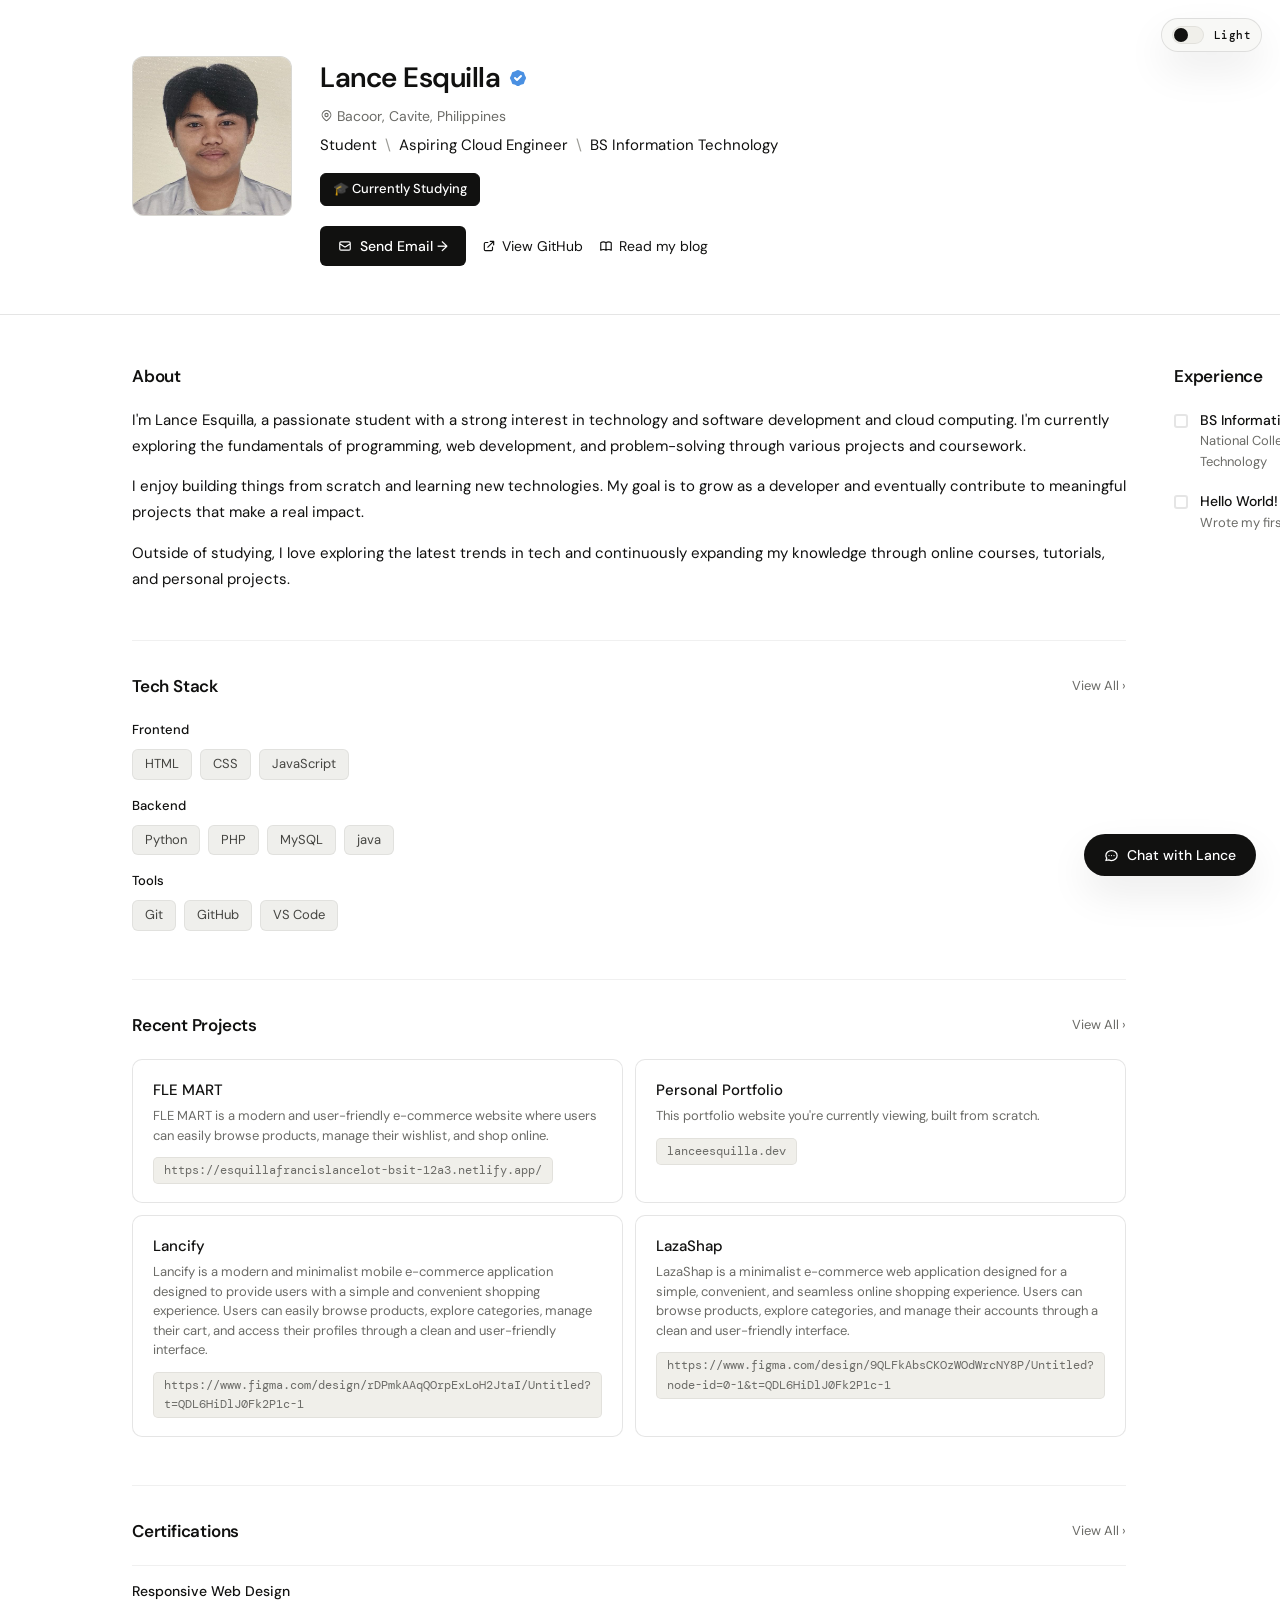
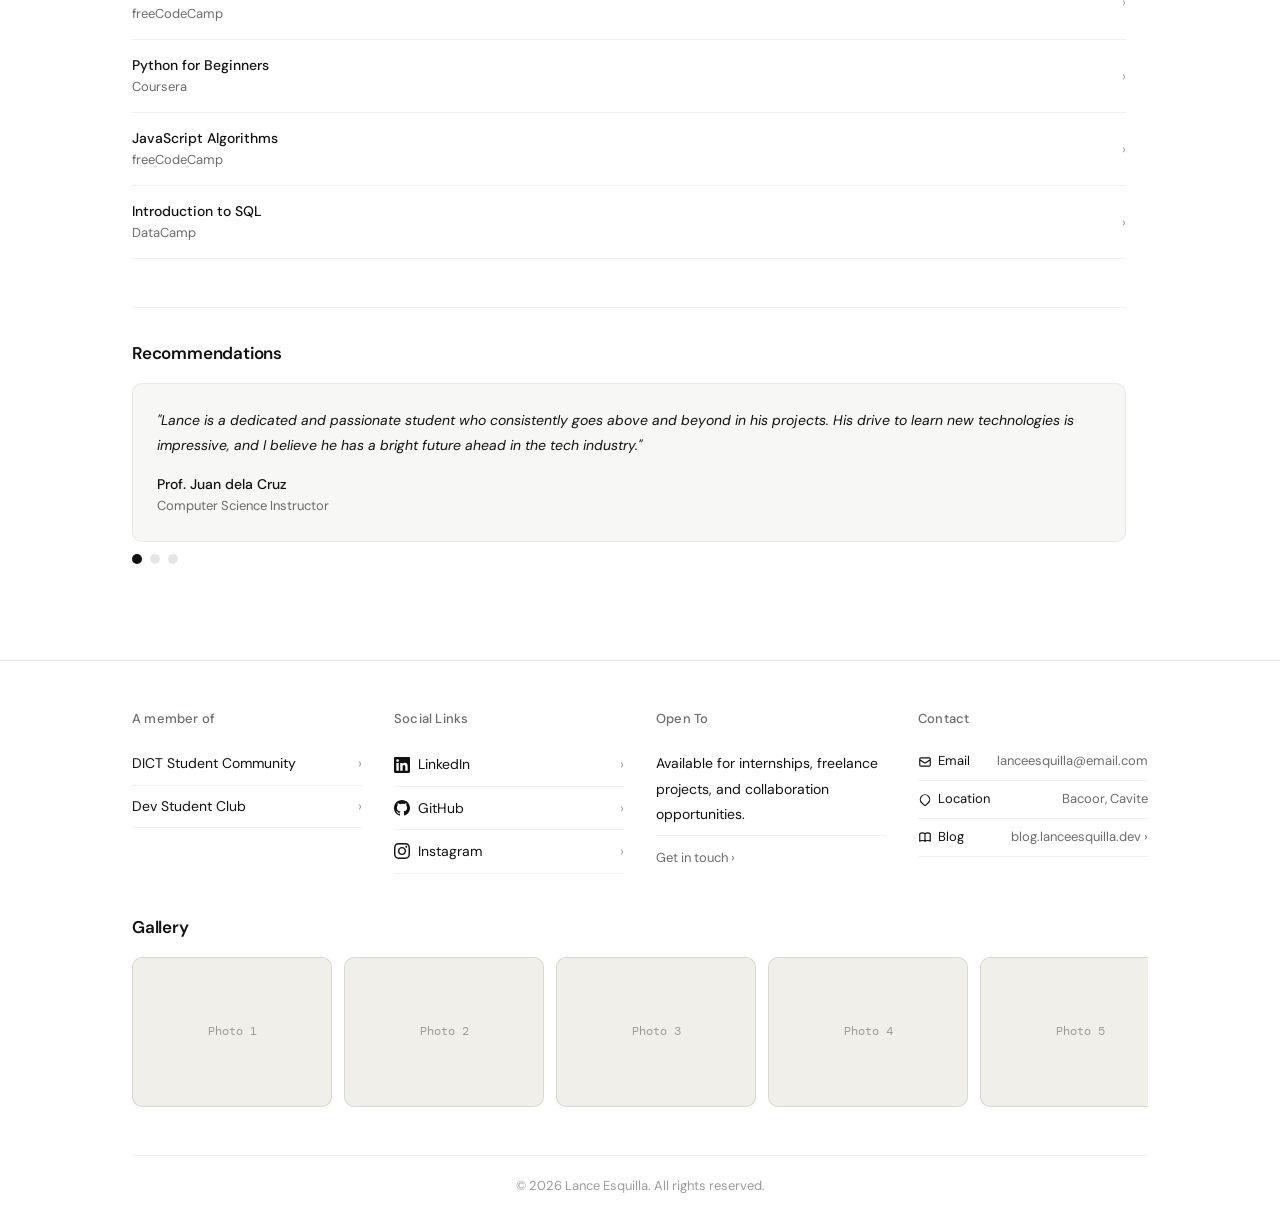
==== commit 5f0b2ca5: "update" ====
--- a/index.html
+++ b/index.html
@@ -94,7 +94,7 @@
           <div class="about-text">
             <p>
               I'm Lance Esquilla, a passionate student with a strong interest
-              in technology and software development. I'm currently exploring
+              in technology and software development and cloud computing. I'm currently exploring
               the fundamentals of programming, web development, and
               problem-solving through various projects and coursework.
             </p>
@@ -156,12 +156,12 @@
           </div>
           <div class="projects-grid">
             <div class="project-card">
-              <div class="project-name">School Management System</div>
+              <div class="project-name">FLE MART</div>
               <div class="project-desc">
-                A simple web-based system for managing student records and
-                grades.
-              </div>
-              <span class="project-link">school-mgmt.dev</span>
+                FLE MART is a modern and user-friendly e-commerce website where users can easily browse products, manage
+                their wishlist, and shop online.
+              </div>
+              <span class="project-link">https://esquillafrancislancelot-bsit-12a3.netlify.app/</span>
             </div>
             <div class="project-card">
               <div class="project-name">Personal Portfolio</div>
@@ -172,19 +172,24 @@
               <span class="project-link">lanceesquilla.dev</span>
             </div>
             <div class="project-card">
-              <div class="project-name">Todo App</div>
+              <div class="project-name">Lancify</div>
               <div class="project-desc">
-                A clean productivity app built with React and local storage.
-              </div>
-              <span class="project-link">todo-lance.netlify.app</span>
+                Lancify is a modern and minimalist mobile e-commerce application designed to provide users with a simple
+                and convenient shopping experience. Users can easily browse products, explore categories, manage their
+                cart, and access their profiles through a clean and user-friendly interface.
+              </div>
+              <span
+                class="project-link">https://www.figma.com/design/rDPmkAAqQOrpExLoH2JtaI/Untitled?t=QDL6HiDlJ0Fk2P1c-1</span>
             </div>
             <div class="project-card">
-              <div class="project-name">Weather Dashboard</div>
+              <div class="project-name">LazaShap</div>
               <div class="project-desc">
-                Real-time weather tracker using OpenWeather API and vanilla
-                JS.
-              </div>
-              <span class="project-link">weather-dash.vercel.app</span>
+                LazaShap is a minimalist e-commerce web application designed for a simple, convenient, and seamless
+                online shopping experience. Users can browse products, explore categories, and manage their accounts
+                through a clean and user-friendly interface.
+              </div>
+              <span
+                class="project-link">https://www.figma.com/design/9QLFkAbsCKOzWOdWrcNY8P/Untitled?node-id=0-1&t=QDL6HiDlJ0Fk2P1c-1</span>
             </div>
           </div>
         </div>
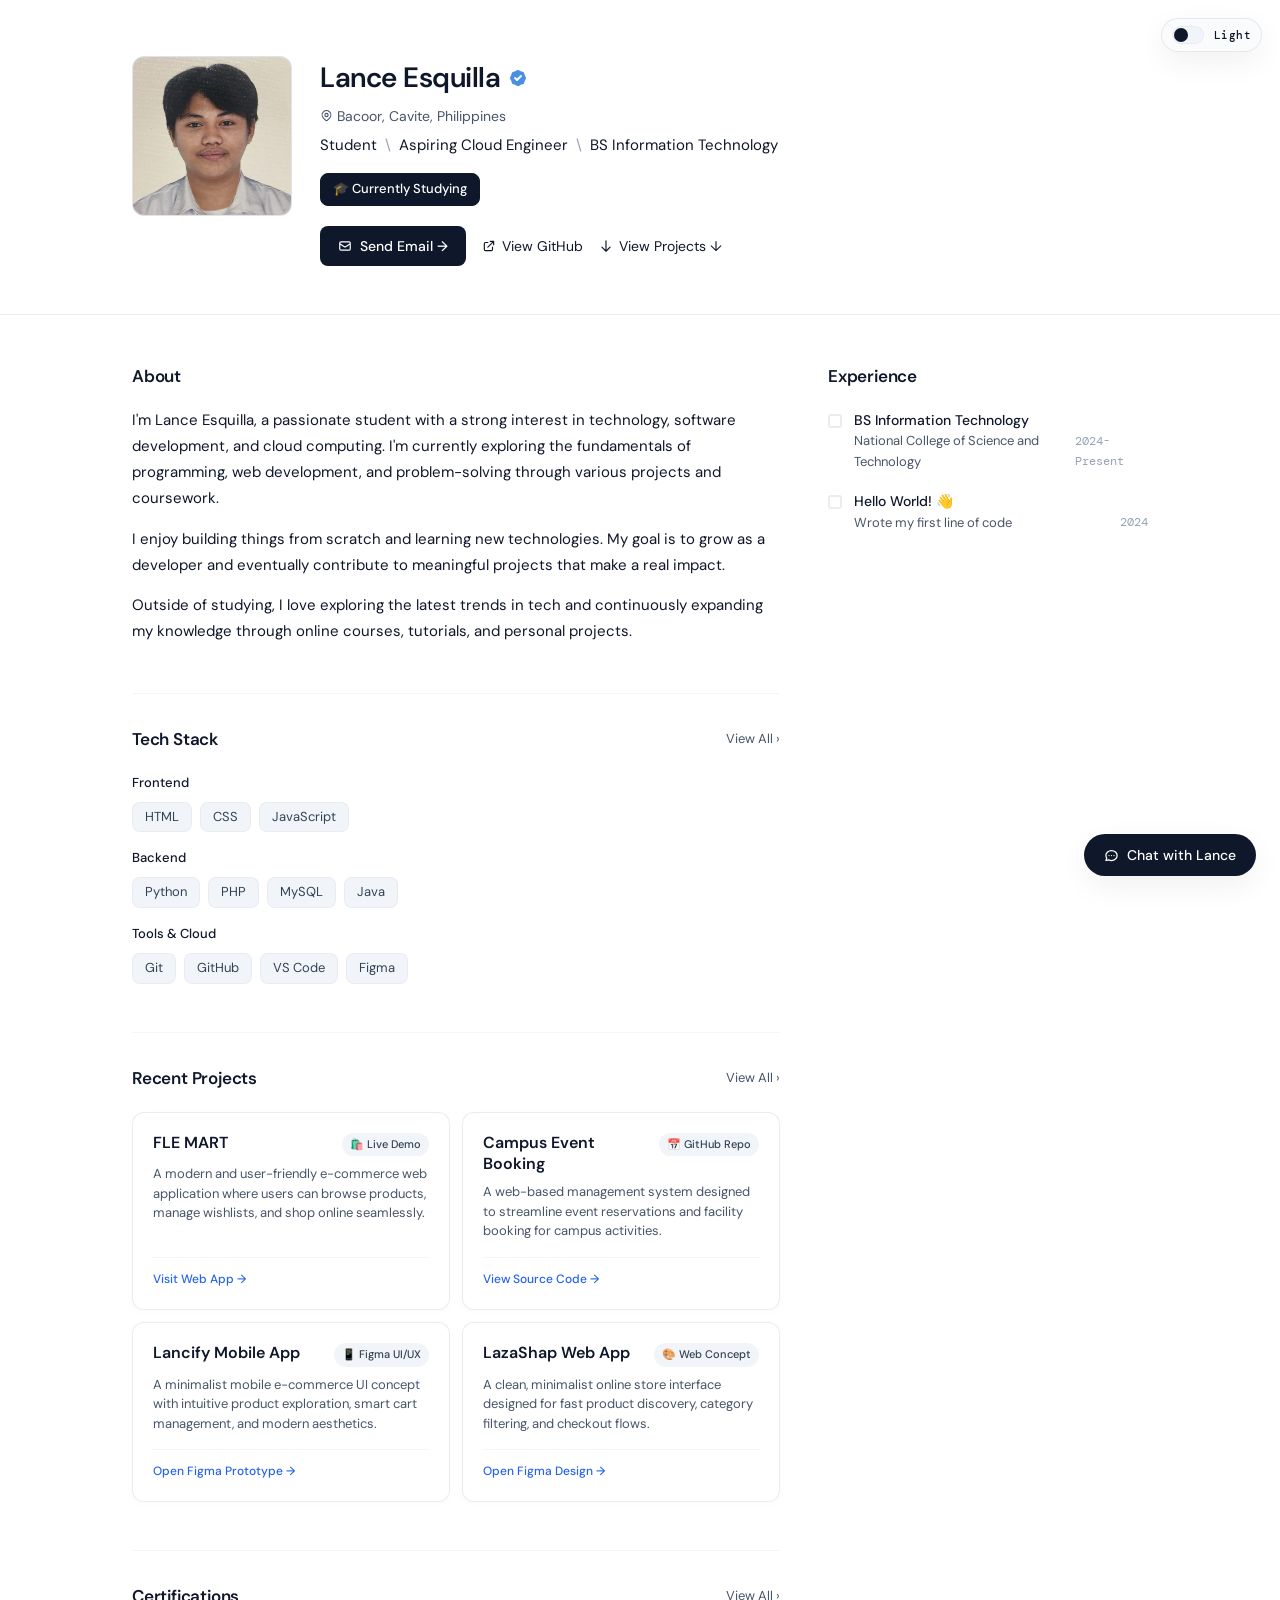
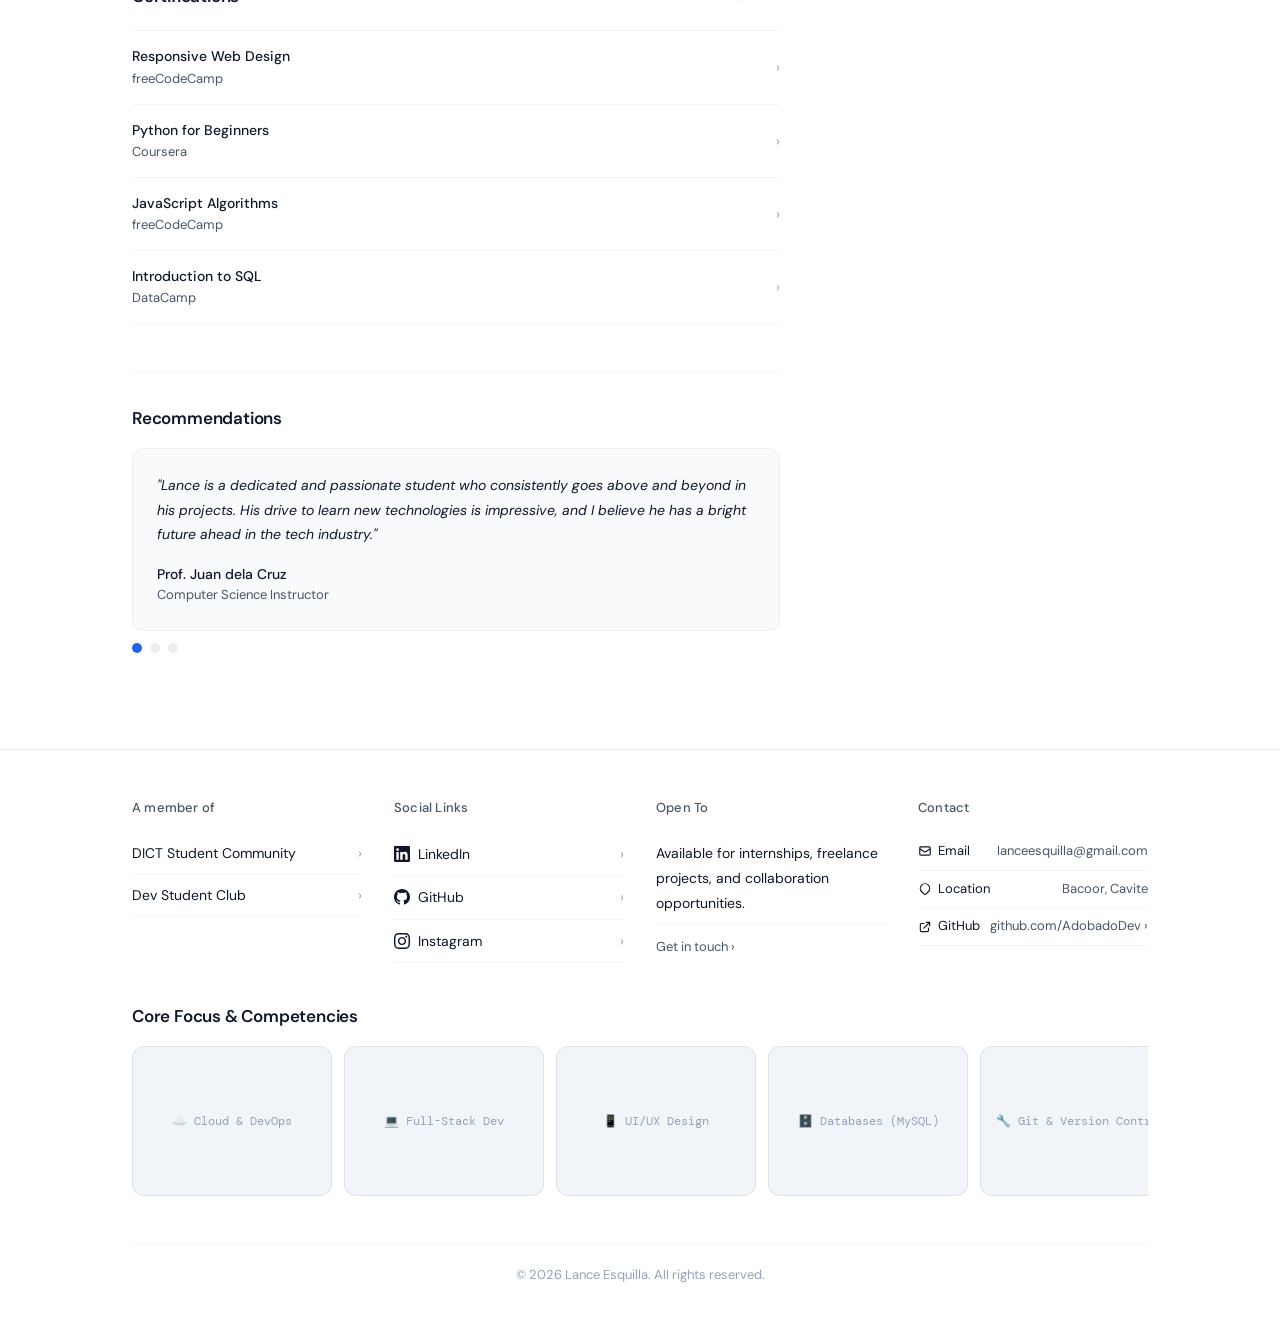
==== commit 9da00c27: "Fix dark mode issue, enhance project cards, add SEO and competencies" ====
--- a/index.html
+++ b/index.html
@@ -4,7 +4,10 @@
 <head>
   <meta charset="UTF-8" />
   <meta name="viewport" content="width=device-width, initial-scale=1.0" />
-  <title>Lance Esquilla - Student</title>
+  <meta name="description" content="Portfolio of Lance Esquilla - BS Information Technology student & aspiring Cloud Engineer. Explore my web development projects and UI/UX designs." />
+  <meta name="keywords" content="Lance Esquilla, Portfolio, Aspiring Cloud Engineer, BSIT, Web Developer, AdobadoDev" />
+  <meta name="author" content="Lance Esquilla" />
+  <title>Lance Esquilla - Aspiring Cloud Engineer | Portfolio</title>
   <link rel="preconnect" href="https://fonts.googleapis.com" />
   <link
     href="https://fonts.googleapis.com/css2?family=DM+Sans:ital,opsz,wght@0,9..40,300;0,9..40,400;0,9..40,500;0,9..40,600;1,9..40,400&family=DM+Mono:wght@400;500&display=swap"
@@ -63,19 +66,19 @@
               </svg>
               Send Email →
             </a>
-            <a href="https://github.com/AdobadoDev" class="btn-ghost">
+            <a href="https://github.com/AdobadoDev" target="_blank" rel="noopener noreferrer" class="btn-ghost">
               <svg width="14" height="14" fill="none" stroke="currentColor" stroke-width="2" viewBox="0 0 24 24">
                 <path stroke-linecap="round" stroke-linejoin="round"
                   d="M10 6H6a2 2 0 00-2 2v10a2 2 0 002 2h10a2 2 0 002-2v-4M14 4h6m0 0v6m0-6L10 14" />
               </svg>
               View GitHub
             </a>
-            <a href="#" class="btn-ghost">
+            <a href="#projects" class="btn-ghost">
               <svg width="14" height="14" fill="none" stroke="currentColor" stroke-width="2" viewBox="0 0 24 24">
                 <path stroke-linecap="round" stroke-linejoin="round"
-                  d="M12 6.253v13m0-13C10.832 5.477 9.246 5 7.5 5S4.168 5.477 3 6.253v13C4.168 18.477 5.754 18 7.5 18s3.332.477 4.5 1.253m0-13C13.168 5.477 14.754 5 16.5 5c1.747 0 3.332.477 4.5 1.253v13C19.832 18.477 18.247 18 16.5 18c-1.746 0-3.332.477-4.5 1.253" />
-              </svg>
-              Read my blog
+                  d="M19 14l-7 7m0 0l-7-7m7 7V3" />
+              </svg>
+              View Projects ↓
             </a>
           </div>
         </div>
@@ -89,12 +92,12 @@
       <!-- LEFT COLUMN -->
       <div>
         <!-- ABOUT -->
-        <div class="section" id="tech-stack">
+        <div class="section" id="about">
           <h2 class="section-title" style="margin-bottom: 16px">About</h2>
           <div class="about-text">
             <p>
               I'm Lance Esquilla, a passionate student with a strong interest
-              in technology and software development and cloud computing. I'm currently exploring
+              in technology, software development, and cloud computing. I'm currently exploring
               the fundamentals of programming, web development, and
               problem-solving through various projects and coursework.
             </p>
@@ -114,7 +117,7 @@
         <hr class="section-divider" />
 
         <!-- TECH STACK -->
-        <div class="section">
+        <div class="section" id="tech-stack">
           <div class="section-header">
             <h2 class="section-title">Tech Stack</h2>
             <a href="tech-stack.html" class="view-all">View All ›</a>
@@ -133,15 +136,16 @@
               <span class="tag">Python</span>
               <span class="tag">PHP</span>
               <span class="tag">MySQL</span>
-              <span class="tag">java</span>
+              <span class="tag">Java</span>
             </div>
           </div>
           <div class="tech-category" style="margin-top: 16px">
-            <div class="tech-cat-label">Tools</div>
+            <div class="tech-cat-label">Tools & Cloud</div>
             <div class="tag-row">
               <span class="tag">Git</span>
               <span class="tag">GitHub</span>
               <span class="tag">VS Code</span>
+              <span class="tag">Figma</span>
             </div>
           </div>
         </div>
@@ -155,42 +159,57 @@
             <a href="projects.html" class="view-all">View All ›</a>
           </div>
           <div class="projects-grid">
-            <div class="project-card">
-              <div class="project-name">FLE MART</div>
+            <a href="https://esquillafrancislancelot-bsit-12a3.netlify.app/" target="_blank" rel="noopener noreferrer" class="project-card">
+              <div class="project-card-header">
+                <div class="project-name">FLE MART</div>
+                <span class="project-badge">🛍️ Live Demo</span>
+              </div>
               <div class="project-desc">
-                FLE MART is a modern and user-friendly e-commerce website where users can easily browse products, manage
-                their wishlist, and shop online.
-              </div>
-              <span class="project-link">https://esquillafrancislancelot-bsit-12a3.netlify.app/</span>
-            </div>
-            <div class="project-card">
-              <div class="project-name">Personal Portfolio</div>
+                A modern and user-friendly e-commerce web application where users can browse products, manage wishlists, and shop online seamlessly.
+              </div>
+              <div class="project-footer">
+                <span class="project-link">Visit Web App →</span>
+              </div>
+            </a>
+
+            <a href="https://github.com/AdobadoDev/Event-Reservation-and-Booking-Management-for-Campus-Activities" target="_blank" rel="noopener noreferrer" class="project-card">
+              <div class="project-card-header">
+                <div class="project-name">Campus Event Booking</div>
+                <span class="project-badge">📅 GitHub Repo</span>
+              </div>
               <div class="project-desc">
-                This portfolio website you're currently viewing, built from
-                scratch.
-              </div>
-              <span class="project-link">lanceesquilla.dev</span>
-            </div>
-            <div class="project-card">
-              <div class="project-name">Lancify</div>
+                A web-based management system designed to streamline event reservations and facility booking for campus activities.
+              </div>
+              <div class="project-footer">
+                <span class="project-link">View Source Code →</span>
+              </div>
+            </a>
+
+            <a href="https://www.figma.com/design/rDPmkAAqQOrpExLoH2JtaI/Untitled?t=QDL6HiDlJ0Fk2P1c-1" target="_blank" rel="noopener noreferrer" class="project-card">
+              <div class="project-card-header">
+                <div class="project-name">Lancify Mobile App</div>
+                <span class="project-badge">📱 Figma UI/UX</span>
+              </div>
               <div class="project-desc">
-                Lancify is a modern and minimalist mobile e-commerce application designed to provide users with a simple
-                and convenient shopping experience. Users can easily browse products, explore categories, manage their
-                cart, and access their profiles through a clean and user-friendly interface.
-              </div>
-              <span
-                class="project-link">https://www.figma.com/design/rDPmkAAqQOrpExLoH2JtaI/Untitled?t=QDL6HiDlJ0Fk2P1c-1</span>
-            </div>
-            <div class="project-card">
-              <div class="project-name">LazaShap</div>
+                A minimalist mobile e-commerce UI concept with intuitive product exploration, smart cart management, and modern aesthetics.
+              </div>
+              <div class="project-footer">
+                <span class="project-link">Open Figma Prototype →</span>
+              </div>
+            </a>
+
+            <a href="https://www.figma.com/design/9QLFkAbsCKOzWOdWrcNY8P/Untitled?node-id=0-1&t=QDL6HiDlJ0Fk2P1c-1" target="_blank" rel="noopener noreferrer" class="project-card">
+              <div class="project-card-header">
+                <div class="project-name">LazaShap Web App</div>
+                <span class="project-badge">🎨 Web Concept</span>
+              </div>
               <div class="project-desc">
-                LazaShap is a minimalist e-commerce web application designed for a simple, convenient, and seamless
-                online shopping experience. Users can browse products, explore categories, and manage their accounts
-                through a clean and user-friendly interface.
-              </div>
-              <span
-                class="project-link">https://www.figma.com/design/9QLFkAbsCKOzWOdWrcNY8P/Untitled?node-id=0-1&t=QDL6HiDlJ0Fk2P1c-1</span>
-            </div>
+                A clean, minimalist online store interface designed for fast product discovery, category filtering, and checkout flows.
+              </div>
+              <div class="project-footer">
+                <span class="project-link">Open Figma Design →</span>
+              </div>
+            </a>
           </div>
         </div>
 
@@ -335,7 +354,7 @@
         </div>
         <div>
           <div class="footer-col-title">Social Links</div>
-          <div class="footer-link">
+          <a href="https://linkedin.com" target="_blank" rel="noopener noreferrer" class="footer-link">
             <div class="footer-link-left">
               <svg style="width: 16px; height: 16px; margin-right: 8px" viewBox="0 0 24 24" fill="currentColor">
                 <path
@@ -344,8 +363,8 @@
               LinkedIn
             </div>
             <span style="color: var(--text3)">›</span>
-          </div>
-          <div class="footer-link">
+          </a>
+          <a href="https://github.com/AdobadoDev" target="_blank" rel="noopener noreferrer" class="footer-link">
             <div class="footer-link-left">
               <svg style="width: 16px; height: 16px; margin-right: 8px" viewBox="0 0 24 24" fill="currentColor">
                 <path
@@ -354,17 +373,17 @@
               GitHub
             </div>
             <span style="color: var(--text3)">›</span>
-          </div>
-          <div class="footer-link">
+          </a>
+          <a href="https://instagram.com" target="_blank" rel="noopener noreferrer" class="footer-link">
             <div class="footer-link-left">
               <svg style="width: 16px; height: 16px; margin-right: 8px" viewBox="0 0 24 24" fill="currentColor">
                 <path
-                  d="M12 2.163c3.204 0 3.584.012 4.85.07 3.252.148 4.771 1.691 4.919 4.919.058 1.265.069 1.645.069 4.849 0 3.205-.012 3.584-.069 4.849-.149 3.225-1.664 4.771-4.919 4.919-1.266.058-1.644.07-4.85.07-3.204 0-3.584-.012-4.849-.07-3.26-.149-4.771-1.699-4.919-4.92-.058-1.265-.07-1.644-.07-4.849 0-3.204.013-3.583.07-4.849.149-3.227 1.664-4.771 4.919-4.919 1.266-.057 1.645-.069 4.849-.069zm0-2.163c-3.259 0-3.667.014-4.947.072-4.358.2-6.78 2.618-6.98 6.98-.059 1.281-.073 1.689-.073 4.948 0 3.259.014 3.668.072 4.948.2 4.358 2.618 6.78 6.98 6.98 1.281.058 1.689.072 4.948.072 3.259 0 3.668-.014 4.948-.072 4.354-.2 6.782-2.618 6.979-6.98.059-1.28.073-1.689.073-4.948 0-3.259-.014-3.667-.072-4.947-.196-4.354-2.617-6.78-6.979-6.98-1.281-.059-1.69-.073-4.949-.073zm0 5.838c-3.403 0-6.162 2.759-6.162 6.162s2.759 6.163 6.162 6.163 6.162-2.759 6.162-6.163c0-3.403-2.759-6.162-6.162-6.162zm0 10.162c-2.209 0-4-1.79-4-4 0-2.209 1.791-4 4-4s4 1.791 4 4c0 2.21-1.791 4-4 4zm6.406-11.845c-.796 0-1.441.645-1.441 1.44s.645 1.44 1.441 1.44c.795 0 1.439-.645 1.439-1.44s-.644-1.44-1.439-1.44z" />
+                  d="M12 2.163c3.204 0 3.584.012 4.85.07 3.252.148 4.771 1.691 4.919 4.919.058 1.265.069 1.645.069 4.849 0 3.205-.012 3.584-.069 4.849-.149 3.225-1.664 4.771-4.919 4.919-1.266.058-1.644.07-4.85.07-3.204 0-3.584-.012-4.849-.07-3.26-.149-4.771-1.699-4.919-4.92-.058-1.265-.07-1.644-.07-4.849 0-3.204.013-3.583.07-4.849.149-3.227 1.664-4.771 4.919-4.919 1.266-.057 1.645-.069 4.849-.069zm0-2.163c-3.259 0-3.667.014-4.947.072-4.358.2-6.78 2.618-6.98 6.98-.059 1.281-.073 1.689-.073 4.948 0 3.259.014 3.668.072 4.948.2 4.358 2.618 6.78 6.98 6.98 1.281.058 1.689.072 4.948.072 3.259 0 3.668-.014 4.948-.072 4.354-.2 6.782-2.618 6.979-6.98.059-1.28.073-1.689.073-4.948 0-3.259-.014-3.667-.072-4.947-.196-4.354-2.617-6.78-6.979-6.98-1.281-.059-1.69-.073-4.949-.073zm0 5.838c-3.403 0-6.162 2.759-6.162 6.162s2.759 6.163 6.162 6.163 6.162-2.759 6.162-6.163c0-3.403-2.759-6.162-6.162-6.162zm0 10.162c-2.209 0-4-1.79-4-4 0-2.209 1.791-4 4-4s4 1.791 4 4c0 2.21-1.791 4-4 4zm6.406-11.845c-.796 0-1.441.645-1.441 1.44s.645 1.44 1.441 1.44c.795 0 1.439-.645 1.439-1.44s-.644-1.44-1.449-1.44z" />
               </svg>
               Instagram
             </div>
             <span style="color: var(--text3)">›</span>
-          </div>
+          </a>
         </div>
         <div>
           <div class="footer-col-title">Open To</div>
@@ -373,7 +392,7 @@
               Available for internships, freelance projects, and collaboration
               opportunities.
             </div>
-            <a href="mailto:lanceesquilla@email.com" style="
+            <a href="mailto:lanceesquilla@gmail.com" style="
                   display: inline-flex;
                   align-items: center;
                   gap: 4px;
@@ -400,7 +419,7 @@
               </svg>
               Email
             </span>
-            <span style="font-size: 13px; color: var(--text2)">lanceesquilla@email.com</span>
+            <a href="mailto:lanceesquilla@gmail.com" style="font-size: 13px; color: var(--text2)">lanceesquilla@gmail.com</a>
           </div>
           <div class="footer-contact-val-row">
             <span style="
@@ -426,25 +445,37 @@
                 ">
               <svg width="14" height="14" fill="none" stroke="currentColor" stroke-width="2" viewBox="0 0 24 24">
                 <path stroke-linecap="round" stroke-linejoin="round"
-                  d="M12 6.253v13m0-13C10.832 5.477 9.246 5 7.5 5S4.168 5.477 3 6.253v13C4.168 18.477 5.754 18 7.5 18s3.332.477 4.5 1.253m0-13C13.168 5.477 14.754 5 16.5 5c1.747 0 3.332.477 4.5 1.253v13C19.832 18.477 18.247 18 16.5 18c-1.746 0-3.332.477-4.5 1.253" />
-              </svg>
-              Blog
+                  d="M10 6H6a2 2 0 00-2 2v10a2 2 0 002 2h10a2 2 0 002-2v-4M14 4h6m0 0v6m0-6L10 14" />
+              </svg>
+              GitHub
             </span>
-            <span style="font-size: 13px; color: var(--text2)">blog.lanceesquilla.dev ›</span>
+            <a href="https://github.com/AdobadoDev" target="_blank" rel="noopener noreferrer" style="font-size: 13px; color: var(--text2)">github.com/AdobadoDev ›</a>
           </div>
         </div>
       </div>
 
-      <!-- GALLERY -->
+      <!-- HIGHLIGHTS / COMPETENCIES -->
       <div style="margin-bottom: 40px">
-        <div class="section-title" style="margin-bottom: 16px">Gallery</div>
+        <div class="section-title" style="margin-bottom: 16px">Core Focus & Competencies</div>
         <div class="gallery-grid">
-          <div class="gallery-img">Photo 1</div>
-          <div class="gallery-img">Photo 2</div>
-          <div class="gallery-img">Photo 3</div>
-          <div class="gallery-img">Photo 4</div>
-          <div class="gallery-img">Photo 5</div>
-          <div class="gallery-img">Photo 6</div>
+          <div class="gallery-img">
+            <span>☁️ Cloud & DevOps</span>
+          </div>
+          <div class="gallery-img">
+            <span>💻 Full-Stack Dev</span>
+          </div>
+          <div class="gallery-img">
+            <span>📱 UI/UX Design</span>
+          </div>
+          <div class="gallery-img">
+            <span>🗄️ Databases (MySQL)</span>
+          </div>
+          <div class="gallery-img">
+            <span>🔧 Git & Version Control</span>
+          </div>
+          <div class="gallery-img">
+            <span>⚡ Responsive Systems</span>
+          </div>
         </div>
       </div>
 
--- a/style.css
+++ b/style.css
@@ -8,48 +8,48 @@
 
 :root {
   --bg: #ffffff;
-  --bg2: #f7f7f5;
-  --bg3: #f0efea;
-  --text: #111110;
-  --text2: #6b6b67;
-  --text3: #9b9b96;
-  --border: rgba(0, 0, 0, 0.1);
-  --border2: rgba(0, 0, 0, 0.06);
-  --accent: #111110;
-  --accent-bg: #111110;
+  --bg2: #f8fafc;
+  --bg3: #f1f5f9;
+  --text: #0f172a;
+  --text2: #475569;
+  --text3: #94a3b8;
+  --border: rgba(15, 23, 42, 0.08);
+  --border2: rgba(15, 23, 42, 0.04);
+  --accent: #2563eb;
+  --accent-bg: #0f172a;
   --accent-text: #ffffff;
-  --tag-bg: #efefec;
-  --tag-text: #444440;
-  --surface-strong: #1a1a18;
+  --tag-bg: #f1f5f9;
+  --tag-text: #334155;
+  --surface-strong: #0f172a;
   --surface-strong-muted: rgba(255, 255, 255, 0.4);
   --surface-strong-soft: rgba(255, 255, 255, 0.35);
   --surface-pattern: rgba(255, 255, 255, 0.01);
-  --shadow-soft: 0 18px 40px rgba(17, 17, 16, 0.08);
-  --radius: 10px;
-  --radius-sm: 6px;
-  --font: "DM Sans", sans-serif;
-  --mono: "DM Mono", monospace;
+  --shadow-soft: 0 10px 30px rgba(15, 23, 42, 0.06);
+  --radius: 12px;
+  --radius-sm: 8px;
+  --font: "DM Sans", -apple-system, BlinkMacSystemFont, "Segoe UI", Roboto, sans-serif;
+  --mono: "DM Mono", ui-monospace, monospace;
 }
 
 :root[data-theme="dark"] {
-  --bg: #121412;
-  --bg2: #181c18;
-  --bg3: #232923;
-  --text: #f3f4ef;
-  --text2: #b2b8ae;
-  --text3: #7f877d;
-  --border: rgba(235, 239, 231, 0.14);
-  --border2: rgba(235, 239, 231, 0.08);
-  --accent: #f3f4ef;
-  --accent-bg: #eef1e7;
-  --accent-text: #11140f;
-  --tag-bg: #20251f;
-  --tag-text: #d8ddd2;
-  --surface-strong: #eef1e7;
-  --surface-strong-muted: rgba(17, 20, 15, 0.56);
-  --surface-strong-soft: rgba(17, 20, 15, 0.42);
-  --surface-pattern: rgba(17, 20, 15, 0.04);
-  --shadow-soft: 0 24px 60px rgba(0, 0, 0, 0.28);
+  --bg: #0d1117;
+  --bg2: #161b22;
+  --bg3: #21262d;
+  --text: #f0f6fc;
+  --text2: #8b949e;
+  --text3: #6e7681;
+  --border: rgba(240, 246, 252, 0.12);
+  --border2: rgba(240, 246, 252, 0.07);
+  --accent: #58a6ff;
+  --accent-bg: #388bfd;
+  --accent-text: #ffffff;
+  --tag-bg: #1f242c;
+  --tag-text: #c9d1d9;
+  --surface-strong: #161b22;
+  --surface-strong-muted: rgba(240, 246, 252, 0.5);
+  --surface-strong-soft: rgba(240, 246, 252, 0.3);
+  --surface-pattern: rgba(240, 246, 252, 0.03);
+  --shadow-soft: 0 16px 40px rgba(0, 0, 0, 0.4);
 }
 
 body {
@@ -491,39 +491,81 @@
 .project-card {
   border: 1px solid var(--border);
   border-radius: var(--radius);
-  padding: 18px 20px;
+  padding: 20px;
   background: var(--bg);
+  display: flex;
+  flex-direction: column;
+  justify-content: space-between;
+  text-decoration: none;
+  color: inherit;
   transition:
-    background-color 0.15s ease,
-    border-color 0.15s ease,
-    transform 0.15s ease;
+    background-color 0.2s ease,
+    border-color 0.2s ease,
+    transform 0.2s ease,
+    box-shadow 0.2s ease;
   cursor: pointer;
+  box-shadow: 0 2px 8px rgba(0, 0, 0, 0.02);
 }
 .project-card:hover {
   background: var(--bg2);
-  border-color: var(--border);
-  transform: translateY(-2px);
+  border-color: var(--accent);
+  transform: translateY(-3px);
+  box-shadow: var(--shadow-soft);
+}
+.project-card-header {
+  display: flex;
+  align-items: flex-start;
+  justify-content: space-between;
+  gap: 8px;
+  margin-bottom: 8px;
 }
 .project-name {
-  font-size: 15px;
-  font-weight: 500;
-  margin-bottom: 4px;
+  font-size: 16px;
+  font-weight: 600;
+  color: var(--text);
+  line-height: 1.3;
+}
+.project-card:hover .project-name {
+  color: var(--accent);
+}
+.project-badge {
+  display: inline-flex;
+  align-items: center;
+  gap: 4px;
+  font-size: 11px;
+  font-weight: 500;
+  padding: 3px 8px;
+  border-radius: 999px;
+  background: var(--tag-bg);
+  color: var(--tag-text);
+  white-space: nowrap;
 }
 .project-desc {
   font-size: 13px;
   color: var(--text2);
-  margin-bottom: 12px;
+  margin-bottom: 16px;
   line-height: 1.5;
+  flex-grow: 1;
+}
+.project-footer {
+  display: flex;
+  align-items: center;
+  justify-content: space-between;
+  margin-top: auto;
+  padding-top: 12px;
+  border-top: 1px solid var(--border2);
 }
 .project-link {
-  display: inline-block;
-  background: var(--bg3);
-  border: 1px solid var(--border2);
-  border-radius: 5px;
-  padding: 3px 10px;
+  display: inline-flex;
+  align-items: center;
+  gap: 6px;
   font-size: 12px;
-  color: var(--text2);
-  font-family: var(--mono);
+  font-weight: 500;
+  color: var(--accent);
+  transition: gap 0.2s ease;
+}
+.project-card:hover .project-link {
+  gap: 8px;
 }
 
 /* ── EXPERIENCE (SIDEBAR) ── */
